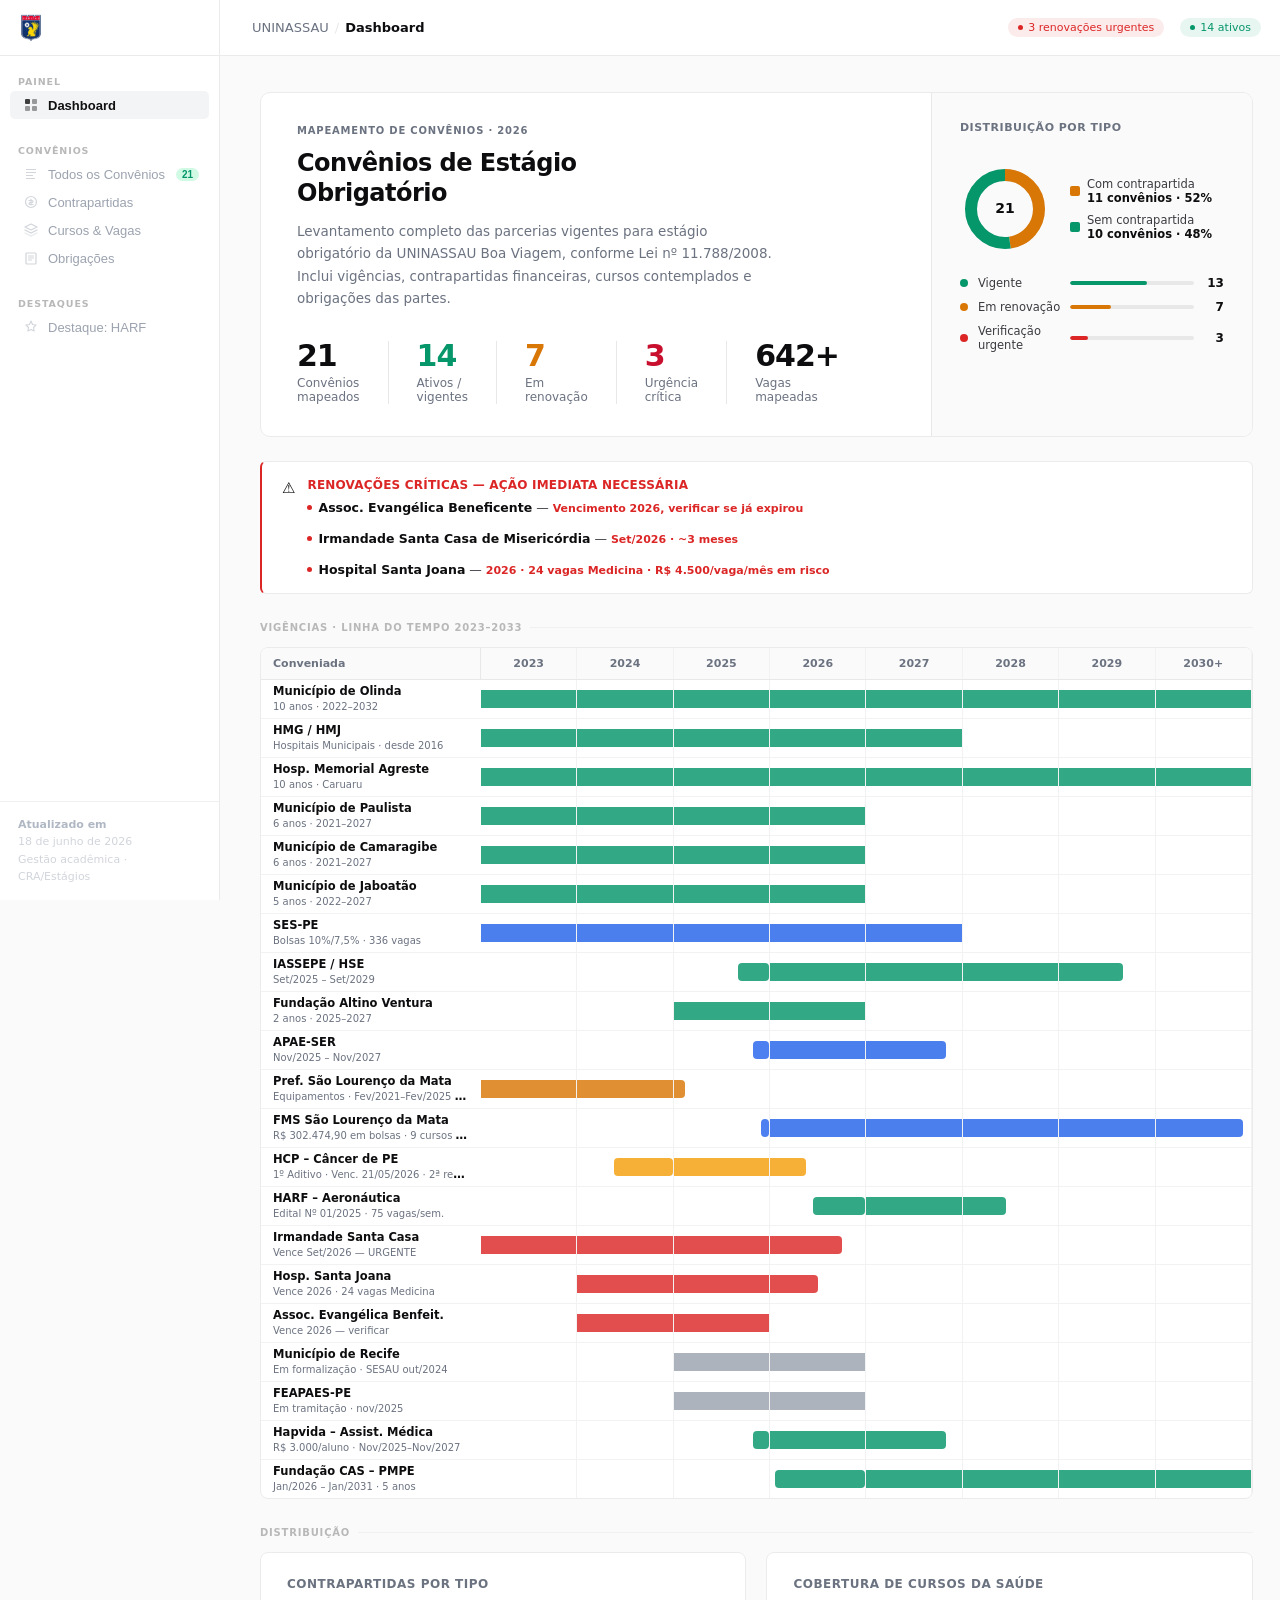
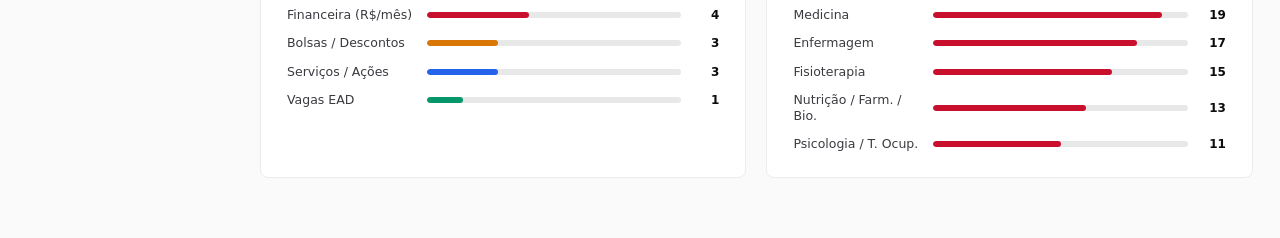
==== convenios_uninassau_minimal.html @ 475ca9fc "feat: integrate convenios module and adjust navigation" ====
<!DOCTYPE html>
<html lang="pt-BR">
<head>
<meta charset="UTF-8">
<meta name="viewport" content="width=device-width, initial-scale=1.0">
<title>Convênios de Estágio · UNINASSAU Boa Viagem</title>
<style>
*, *::before, *::after { box-sizing: border-box; margin: 0; padding: 0; }

:root {
  --red: #C8102E;
  --red-dim: rgba(200,16,46,0.08);
  --red-mid: rgba(200,16,46,0.15);
  --ink: #0D0D0F;
  --ink-2: #3A3A40;
  --ink-3: #6B7280;
  --ink-4: #9CA3AF;
  --surface: #FAFAFA;
  --canvas: #FFFFFF;
  --border: #E5E7EB;
  --border-soft: #F0F0F3;
  --navy: #1A1A2E;
  --green: #059669;
  --green-dim: rgba(5,150,105,0.09);
  --amber: #D97706;
  --amber-dim: rgba(217,119,6,0.09);
  --rose: #DC2626;
  --rose-dim: rgba(220,38,38,0.09);
  --blue: #2563EB;
  --blue-dim: rgba(37,99,235,0.08);
  --sidebar-w: 228px;
  --header-h: 56px;
}

html { font-size: 14px; }
body {
  font-family: -apple-system, BlinkMacSystemFont, 'Inter', 'Segoe UI', system-ui, sans-serif;
  background: var(--surface);
  color: var(--ink);
  display: flex;
  min-height: 100vh;
  -webkit-font-smoothing: antialiased;
}

/* ─── SIDEBAR ─── */
.sidebar {
  width: var(--sidebar-w);
  min-width: var(--sidebar-w);
  background: var(--navy);
  border-right: none;
  display: flex;
  flex-direction: column;
  position: fixed;
  top: 0; left: 0; bottom: 0;
  z-index: 50;
  overflow-y: auto;
}

.sidebar-logo {
  height: var(--header-h);
  display: flex;
  align-items: center;
  padding: 0 14px;
  border-bottom: 1px solid rgba(255,255,255,0.07);
  flex-shrink: 0;
  overflow: hidden;
}

.sidebar-section { padding: 20px 10px 6px; }
.sidebar-label { font-size: 10px; font-weight: 600; color: rgba(255,255,255,0.3); letter-spacing: 0.8px; text-transform: uppercase; padding: 0 8px; margin-bottom: 4px; }

.nav-item {
  display: flex; align-items: center; gap: 9px;
  padding: 7px 10px;
  border-radius: 6px;
  cursor: pointer;
  font-size: 13px;
  font-weight: 500;
  color: rgba(255,255,255,0.55);
  transition: background 0.15s, color 0.15s;
  border: none; background: none; width: 100%; text-align: left;
  border-left: 3px solid transparent;
}
.nav-item:hover { background: rgba(255,255,255,0.06); color: rgba(255,255,255,0.9); }
.nav-item.active { background: rgba(200,16,46,0.18); color: white; font-weight: 600; border-left-color: var(--red); border-radius: 0 6px 6px 0; }
.nav-item .nav-icon {
  width: 16px; height: 16px; flex-shrink: 0;
  opacity: 0.55;
  display: flex; align-items: center; justify-content: center;
}
.nav-item.active .nav-icon { opacity: 1; }
.nav-badge {
  margin-left: auto;
  font-size: 10px; font-weight: 700;
  background: rgba(220,38,38,0.25);
  color: #FF8FA3;
  padding: 1px 6px; border-radius: 10px;
}
.nav-badge.green { background: rgba(5,150,105,0.25); color: #6EE7B7; }

.sidebar-footer {
  margin-top: auto;
  padding: 14px 18px;
  border-top: 1px solid rgba(255,255,255,0.07);
  font-size: 11px; color: rgba(255,255,255,0.28);
  line-height: 1.6;
}
.sidebar-footer strong { color: rgba(255,255,255,0.5); }

/* ─── MAIN SHELL ─── */
.main-shell {
  margin-left: var(--sidebar-w);
  flex: 1;
  display: flex;
  flex-direction: column;
  min-height: 100vh;
}

/* ─── PAGE HEADER ─── */
.page-header {
  height: var(--header-h);
  border-bottom: 1px solid var(--border);
  background: var(--canvas);
  display: flex; align-items: center; justify-content: space-between;
  padding: 0 32px;
  position: sticky; top: 0; z-index: 30;
  box-shadow: 0 1px 8px rgba(0,0,0,0.05);
}
.breadcrumb { display: flex; align-items: center; gap: 6px; font-size: 13px; color: var(--ink-3); }
.breadcrumb .crumb-active { color: var(--ink); font-weight: 600; }
.breadcrumb .sep { color: var(--border); }
.page-meta { font-size: 11.5px; color: var(--ink-4); display: flex; gap: 16px; align-items: center; }
.status-chip {
  display: inline-flex; align-items: center; gap: 5px;
  font-size: 11px; font-weight: 500;
  padding: 3px 10px; border-radius: 20px;
}
.chip-live { background: var(--green-dim); color: var(--green); }
.chip-warn { background: var(--amber-dim); color: var(--amber); }
.chip-alert { background: var(--rose-dim); color: var(--rose); }
.dot { width: 5px; height: 5px; border-radius: 50%; background: currentColor; }

/* ─── PAGE CONTENT ─── */
.page-content { flex: 1; padding: 36px 40px; max-width: 1240px; }
.view { display: none; }
.view.active { display: block; animation: viewFadeIn 0.22s ease both; }
@keyframes viewFadeIn {
  from { opacity: 0; transform: translateY(8px); }
  to   { opacity: 1; transform: translateY(0); }
}

/* ─── DASHBOARD VIEW ─── */

/* Hero */
.hero {
  display: grid;
  grid-template-columns: 1fr 320px;
  gap: 0;
  background: var(--canvas);
  border: 1px solid var(--border);
  border-radius: 12px;
  overflow: hidden;
  margin-bottom: 24px;
  box-shadow: 0 2px 16px rgba(0,0,0,0.05);
}
.hero-left {
  padding: 36px 40px;
  border-right: 1px solid var(--border);
}
.hero-eyebrow {
  font-size: 11px; font-weight: 600; letter-spacing: 0.8px;
  text-transform: uppercase; color: var(--red);
  margin-bottom: 12px;
  display: flex; align-items: center; gap: 8px;
}
.hero-eyebrow::before {
  content: ''; display: block;
  width: 20px; height: 3px; background: var(--red); border-radius: 2px;
}
.hero-title {
  font-size: 28px; font-weight: 700; letter-spacing: -0.5px; line-height: 1.25;
  color: var(--ink); margin-bottom: 12px;
}
.hero-desc { font-size: 13.5px; color: var(--ink-3); line-height: 1.65; max-width: 480px; }

.hero-stats { display: flex; gap: 0; margin-top: 32px; }
.hero-stat {
  padding-right: 28px; margin-right: 28px;
  border-right: 1px solid var(--border);
}
.hero-stat:last-child { border-right: none; }
.hero-stat .n {
  font-size: 34px; font-weight: 800; letter-spacing: -1px;
  color: var(--ink); line-height: 1;
  font-variant-numeric: tabular-nums;
}
.hero-stat .n.red { color: var(--red); }
.hero-stat .n.green { color: var(--green); }
.hero-stat .n.amber { color: var(--amber); }
.hero-stat .l { font-size: 12px; color: var(--ink-3); margin-top: 5px; }

.hero-right {
  padding: 28px 28px;
  background: var(--surface);
  display: flex; flex-direction: column; gap: 18px;
}
.status-ring-label { font-size: 11px; font-weight: 600; color: var(--ink-3); text-transform: uppercase; letter-spacing: 0.5px; margin-bottom: 8px; }

.status-breakdown { display: flex; flex-direction: column; gap: 10px; }
.sb-row {
  display: flex; align-items: center; gap: 10px;
  font-size: 12.5px;
}
.sb-dot { width: 8px; height: 8px; border-radius: 50%; flex-shrink: 0; }
.sb-label { flex: 1; color: var(--ink-2); }
.sb-track { flex: 1.5; height: 4px; background: var(--border); border-radius: 4px; overflow: hidden; }
.sb-fill { height: 100%; border-radius: 4px; }
.sb-num { font-size: 12px; font-weight: 700; color: var(--ink); min-width: 20px; text-align: right; font-variant-numeric: tabular-nums; }

/* SVG donut */
.donut-wrap { display: flex; align-items: center; gap: 20px; margin-top: 4px; }
.donut-legend { display: flex; flex-direction: column; gap: 8px; font-size: 12px; }
.dl-item { display: flex; align-items: center; gap: 7px; }
.dl-swatch { width: 10px; height: 10px; border-radius: 2px; flex-shrink: 0; }

/* ─── URGENCY BAR ─── */
.urgency-bar {
  background: linear-gradient(90deg, rgba(220,38,38,0.06) 0%, var(--canvas) 60%);
  border: 1px solid rgba(220,38,38,0.2);
  border-left: 3px solid var(--rose);
  border-radius: 8px;
  padding: 16px 20px;
  margin-bottom: 24px;
  display: flex; gap: 0; align-items: flex-start;
}
.urgency-icon { font-size: 15px; flex-shrink: 0; margin-right: 12px; margin-top: 1px; }
.urgency-content { flex: 1; }
.urgency-title { font-size: 12px; font-weight: 700; color: var(--rose); letter-spacing: 0.2px; margin-bottom: 8px; text-transform: uppercase; }
.urgency-items { display: flex; gap: 16px; flex-wrap: wrap; }
.urgency-item {
  font-size: 12.5px; color: var(--ink-2);
  display: flex; align-items: center; gap: 6px;
}
.urgency-item::before { content: ''; width: 5px; height: 5px; border-radius: 50%; background: var(--rose); flex-shrink: 0; }
.urgency-item .u-name { font-weight: 600; color: var(--ink); }
.urgency-item .u-date { color: var(--rose); font-size: 11px; font-weight: 600; }

/* ─── SECTION LABEL ─── */
.section-lbl {
  font-size: 11px; font-weight: 600; color: var(--ink-3); text-transform: uppercase; letter-spacing: 0.8px;
  margin-bottom: 14px; margin-top: 28px;
  display: flex; align-items: center; gap: 8px;
}
.section-lbl::after { content: ''; flex: 1; height: 1px; background: var(--border-soft); }

/* ─── TIMELINE / GANTT ─── */
.timeline-wrap {
  background: var(--canvas);
  border: 1px solid var(--border);
  border-radius: 12px;
  transition: box-shadow 0.15s;
  overflow: hidden;
  margin-bottom: 24px;
}
.timeline-header {
  display: grid;
  grid-template-columns: 220px repeat(8,1fr);
  border-bottom: 1px solid var(--border);
  background: var(--surface);
}
.tl-cell { padding: 9px 12px; font-size: 11px; font-weight: 600; color: var(--ink-3); border-right: 1px solid var(--border-soft); text-align: center; }
.tl-cell:first-child { text-align: left; border-right: 1px solid var(--border); }
.timeline-row {
  display: grid;
  grid-template-columns: 220px repeat(8,1fr);
  border-bottom: 1px solid var(--border-soft);
  align-items: center;
  min-height: 38px;
}
.timeline-row:last-child { border-bottom: none; }
.timeline-row:hover { background: var(--surface); }
.tl-name {
  padding: 8px 14px;
  font-size: 12px; font-weight: 500; color: var(--ink);
  border-right: 1px solid var(--border);
  line-height: 1.35;
}
.tl-name small { display: block; font-size: 10px; color: var(--ink-3); font-weight: 400; margin-top: 2px; }
.tl-col { padding: 4px 2px; border-right: 1px solid var(--border-soft); height: 38px; display: flex; align-items: center; }
.tl-col:last-child { border-right: none; }

/* Bar that spans multiple columns */
.tl-bar-wrap {
  grid-column: span 1;
  position: relative;
  height: 100%;
  display: flex; align-items: center;
}

/* The actual Gantt bar rendered inline via style */
.gantt-row-cells { display: contents; }

.gantt-bar {
  height: 20px; border-radius: 4px;
  display: flex; align-items: center; padding: 0 8px;
  font-size: 10px; font-weight: 600; white-space: nowrap;
  overflow: hidden;
  position: relative;
}

/* ─── TWO-COL STATS ROW ─── */
.two-col { display: grid; grid-template-columns: 1fr 1fr; gap: 20px; margin-bottom: 24px; }

.stat-panel {
  background: var(--canvas);
  border: 1px solid var(--border);
  border-radius: 12px;
  padding: 24px 26px;
  transition: box-shadow 0.15s;
}
.stat-panel:hover { box-shadow: 0 2px 12px rgba(0,0,0,0.07); }
.sp-title { font-size: 12px; font-weight: 600; color: var(--ink-3); text-transform: uppercase; letter-spacing: 0.5px; margin-bottom: 16px; }

.distrib-row {
  display: flex; align-items: center; gap: 10px;
  margin-bottom: 12px;
  font-size: 12.5px;
}
.distrib-row:last-child { margin-bottom: 0; }
.dr-label { width: 130px; flex-shrink: 0; color: var(--ink-2); line-height: 1.3; }
.dr-track { flex: 1; height: 6px; background: var(--border); border-radius: 6px; overflow: hidden; }
.dr-fill { height: 100%; border-radius: 6px; }
.dr-val { font-size: 12px; font-weight: 700; color: var(--ink); min-width: 28px; text-align: right; font-variant-numeric: tabular-nums; }

/* ─── CONVENTIONS TABLE VIEW ─── */
.filter-row {
  display: flex; gap: 8px; margin-bottom: 20px; align-items: center; flex-wrap: wrap;
}
.filter-chip {
  padding: 5px 12px; border-radius: 20px; font-size: 12px; font-weight: 500;
  border: 1px solid var(--border); background: var(--canvas); color: var(--ink-2);
  cursor: pointer; transition: all 0.12s; white-space: nowrap;
}
.filter-chip:hover { border-color: var(--ink-3); color: var(--ink); }
.filter-chip.active { background: var(--ink); color: white; border-color: var(--ink); box-shadow: 0 1px 4px rgba(0,0,0,0.18); }
.filter-chip.red.active { background: var(--red); border-color: var(--red); }

.conv-table-wrap {
  background: var(--canvas);
  border: 1px solid var(--border);
  border-radius: 12px;
  overflow: hidden;
  box-shadow: 0 1px 8px rgba(0,0,0,0.04);
}
.conv-table {
  width: 100%; border-collapse: collapse;
  font-size: 13px;
}
.conv-table thead tr {
  border-bottom: 1px solid var(--border);
  background: var(--surface);
}
.conv-table th {
  padding: 10px 16px;
  font-size: 10.5px; font-weight: 600; text-transform: uppercase; letter-spacing: 0.5px;
  color: var(--ink-3); text-align: left; white-space: nowrap;
}
.conv-table td { padding: 12px 16px; border-bottom: 1px solid var(--border-soft); vertical-align: top; }
.conv-table tbody tr:last-child td { border-bottom: none; }
.conv-table tbody tr:hover { background: var(--surface); box-shadow: inset 3px 0 0 var(--red); }

.td-name { font-weight: 600; color: var(--ink); line-height: 1.35; }
.td-sub { font-size: 11px; color: var(--ink-3); margin-top: 2px; }
.td-courses { display: flex; flex-wrap: wrap; gap: 4px; }
.course-tag {
  font-size: 10px; font-weight: 500; padding: 2px 7px; border-radius: 4px;
  background: var(--border-soft); color: var(--ink-2); border: 1px solid var(--border);
  white-space: nowrap;
}
.course-tag.med { background: rgba(200,16,46,0.07); color: var(--red); border-color: rgba(200,16,46,0.2); }
.course-tag.enf { background: var(--blue-dim); color: var(--blue); border-color: rgba(37,99,235,0.2); }

.status-dot-label { display: flex; align-items: center; gap: 7px; font-size: 12px; white-space: nowrap; }
.sdot { width: 7px; height: 7px; border-radius: 50%; flex-shrink: 0; }
.sdot.green { background: var(--green); }
.sdot.amber { background: var(--amber); }
.sdot.rose { background: var(--rose); }
.sdot.blue { background: var(--blue); }

.cp-label { font-size: 12px; }
.cp-label.has { color: var(--amber); font-weight: 600; }
.cp-label.none { color: var(--green); font-weight: 500; }

.date-range { font-size: 12px; color: var(--ink-2); }
.date-range .years { font-size: 10.5px; color: var(--ink-3); margin-top: 2px; }

.urgency-flag {
  display: inline-flex; align-items: center; gap: 5px;
  font-size: 10.5px; font-weight: 600; padding: 2px 8px;
  border-radius: 4px; background: var(--rose-dim); color: var(--rose);
}

/* ─── CONTRAPARTIDAS VIEW ─── */

/* Full-width financial strip */
.cp-strip {
  background: var(--canvas);
  border: 1px solid var(--border);
  border-radius: 12px;
  overflow: hidden;
  margin-bottom: 16px;
  transition: box-shadow 0.15s;
}
.cp-strip:hover { box-shadow: 0 2px 12px rgba(0,0,0,0.06); }
.cp-strip-header {
  display: grid;
  grid-template-columns: 1fr auto;
  align-items: center;
  padding: 18px 24px;
  border-bottom: 1px solid var(--border-soft);
  gap: 20px;
}
.cp-strip-name { font-size: 14px; font-weight: 700; color: var(--ink); }
.cp-strip-name small { font-size: 11px; font-weight: 400; color: var(--ink-3); display: block; margin-top: 3px; }
.cp-value-big {
  font-size: 22px; font-weight: 800; letter-spacing: -0.5px;
  color: var(--ink); font-variant-numeric: tabular-nums; white-space: nowrap;
}
.cp-value-big span { font-size: 11px; font-weight: 500; color: var(--ink-3); display: block; text-align: right; margin-top: 2px; }
.cp-strip-body { display: grid; grid-template-columns: repeat(3,1fr); gap: 0; }
.cp-strip-fact {
  padding: 14px 24px;
  border-right: 1px solid var(--border-soft);
  font-size: 12px;
}
.cp-strip-fact:last-child { border-right: none; }
.csf-label { color: var(--ink-3); margin-bottom: 4px; font-size: 11px; font-weight: 500; }
.csf-val { color: var(--ink); font-weight: 600; line-height: 1.4; }

/* Service contrapartida - two column card */
.cp-duo { display: grid; grid-template-columns: 1fr 1fr; gap: 16px; margin-bottom: 16px; }
.cp-card {
  background: var(--canvas); border: 1px solid var(--border); border-radius: 12px;
  padding: 20px 22px; transition: box-shadow 0.15s;
}
.cp-card:hover { box-shadow: 0 2px 12px rgba(0,0,0,0.06); }
.cp-card-name { font-size: 13px; font-weight: 700; color: var(--ink); margin-bottom: 4px; }
.cp-card-sub { font-size: 11px; color: var(--ink-3); margin-bottom: 14px; }
.cp-card-value { font-size: 18px; font-weight: 800; color: var(--amber); margin-bottom: 12px; font-variant-numeric: tabular-nums; }
.cp-card-value.green { color: var(--green); }
.cp-detail { font-size: 12px; color: var(--ink-2); line-height: 1.55; }
.cp-detail strong { color: var(--ink); }

/* Summary row */
.cp-summary {
  background: var(--navy);
  color: white;
  border-radius: 12px;
  padding: 22px 28px;
  display: grid;
  grid-template-columns: repeat(4,1fr);
  gap: 0;
  margin-bottom: 28px;
}
.cps-item { padding-right: 24px; border-right: 1px solid rgba(255,255,255,0.12); margin-right: 24px; }
.cps-item:last-child { border-right: none; margin-right: 0; padding-right: 0; }
.cps-item .n { font-size: 26px; font-weight: 800; letter-spacing: -0.5px; font-variant-numeric: tabular-nums; }
.cps-item .l { font-size: 11px; color: rgba(255,255,255,0.55); margin-top: 4px; }

/* ─── CURSOS VIEW ─── */
.course-coverage-wrap {
  background: var(--canvas); border: 1px solid var(--border); border-radius: 12px;
  overflow: hidden; margin-bottom: 24px;
}
.course-row {
  display: flex; align-items: center; gap: 12px;
  padding: 12px 20px; border-bottom: 1px solid var(--border-soft);
}
.course-row:last-child { border-bottom: none; }
.course-row:hover { background: var(--surface); }
.cr-name { width: 180px; flex-shrink: 0; font-size: 12.5px; font-weight: 600; color: var(--ink); }
.cr-bar-wrap { flex: 1; }
.cr-bar-bg { height: 8px; background: var(--border); border-radius: 8px; overflow: hidden; }
.cr-bar-fill { height: 100%; border-radius: 8px; background: var(--red); }
.cr-count { width: 60px; text-align: right; font-size: 12px; font-weight: 700; color: var(--ink); font-variant-numeric: tabular-nums; }
.cr-count small { font-weight: 400; color: var(--ink-3); font-size: 10px; }

.course-header-row {
  display: flex; align-items: center; gap: 12px;
  padding: 9px 20px;
  background: var(--surface);
  border-bottom: 1px solid var(--border);
  font-size: 10.5px; font-weight: 600; color: var(--ink-3); text-transform: uppercase; letter-spacing: 0.5px;
}
.chr-name { width: 180px; flex-shrink: 0; }
.chr-bar { flex: 1; }
.chr-count { width: 60px; text-align: right; }

/* ─── HARF FEATURE VIEW ─── */
.harf-hero {
  background: var(--navy);
  border-radius: 12px;
  padding: 36px 40px;
  display: grid;
  grid-template-columns: 1fr 280px;
  gap: 40px;
  margin-bottom: 24px;
  position: relative;
  overflow: hidden;
}
.harf-hero::before {
  content: '';
  position: absolute;
  right: -60px; top: -60px;
  width: 260px; height: 260px;
  border-radius: 50%;
  background: rgba(200,16,46,0.12);
}
.harf-hero-left { position: relative; }
.harf-eyebrow { font-size: 10.5px; font-weight: 600; letter-spacing: 1px; text-transform: uppercase; color: rgba(255,255,255,0.4); margin-bottom: 12px; }
.harf-title { font-size: 24px; font-weight: 700; color: white; letter-spacing: -0.3px; line-height: 1.25; margin-bottom: 8px; }
.harf-subtitle { font-size: 13px; color: rgba(255,255,255,0.5); margin-bottom: 24px; }
.harf-signed { display: inline-flex; align-items: center; gap: 8px; background: rgba(255,255,255,0.08); border-radius: 6px; padding: 8px 14px; font-size: 12px; color: rgba(255,255,255,0.7); }
.harf-signed strong { color: white; }
.harf-hero-right { display: flex; flex-direction: column; gap: 14px; position: relative; justify-content: center; }
.harf-stat { background: rgba(255,255,255,0.06); border-radius: 8px; padding: 14px 18px; }
.harf-stat .hn { font-size: 28px; font-weight: 800; color: white; letter-spacing: -0.5px; font-variant-numeric: tabular-nums; }
.harf-stat .hl { font-size: 11px; color: rgba(255,255,255,0.45); margin-top: 4px; }
.harf-stat.accent { background: rgba(200,16,46,0.25); }
.harf-stat.accent .hn { color: #FF6B8A; }

.harf-grid { display: grid; grid-template-columns: 1fr 1fr 1fr; gap: 16px; margin-bottom: 24px; }
.harf-panel {
  background: var(--canvas); border: 1px solid var(--border); border-radius: 12px;
  padding: 20px 22px; transition: box-shadow 0.15s;
}
.harf-panel:hover { box-shadow: 0 2px 12px rgba(0,0,0,0.07); }
.harf-panel.span2 { grid-column: span 2; }
.harf-panel-title { font-size: 11px; font-weight: 600; color: var(--ink-3); text-transform: uppercase; letter-spacing: 0.5px; margin-bottom: 14px; }

.quota-row { display: flex; justify-content: space-between; align-items: center; margin-bottom: 8px; font-size: 12.5px; }
.quota-row:last-child { margin-bottom: 0; }
.quota-label { color: var(--ink-2); }
.quota-val { font-weight: 700; color: var(--ink); font-variant-numeric: tabular-nums; }
.quota-bar { height: 3px; background: var(--border); border-radius: 3px; margin-top: 4px; overflow: hidden; margin-bottom: 10px; }
.quota-fill { height: 100%; border-radius: 3px; }

.obligation-list { display: flex; flex-direction: column; gap: 8px; }
.obligation-item { display: flex; gap: 10px; font-size: 12.5px; line-height: 1.5; }
.obligation-item::before {
  content: '—'; color: var(--border); flex-shrink: 0;
  margin-top: 1px;
}
.obligation-item .oi-text { color: var(--ink-2); }
.obligation-item .oi-text strong { color: var(--ink); }

.course-tag-list { display: flex; flex-wrap: wrap; gap: 5px; }

/* ─── OBRIGACOES VIEW ─── */
.ob-section { margin-bottom: 28px; }
.ob-section-title {
  font-size: 13px; font-weight: 700; color: var(--ink); margin-bottom: 14px;
  padding-bottom: 10px; border-bottom: 1px solid var(--border);
}
.ob-card {
  background: var(--canvas); border: 1px solid var(--border); border-radius: 10px;
  overflow: hidden; margin-bottom: 12px; transition: box-shadow 0.15s;
}
.ob-card:hover { box-shadow: 0 2px 10px rgba(0,0,0,0.06); }
.ob-card-head {
  padding: 14px 18px; display: flex; justify-content: space-between; align-items: center;
  border-bottom: 1px solid var(--border-soft); background: var(--surface);
}
.ob-card-head .oname { font-size: 13px; font-weight: 700; color: var(--ink); }
.ob-card-body { padding: 14px 18px; }
.ob-list { list-style: none; display: flex; flex-direction: column; gap: 7px; }
.ob-list li { display: flex; gap: 10px; font-size: 12.5px; color: var(--ink-2); line-height: 1.5; }
.ob-list li::before { content: '→'; color: var(--red); flex-shrink: 0; font-weight: 700; margin-top: 1px; }
.ob-list li strong { color: var(--ink); }

/* ─── RESPONSIVE ─── */
@media (max-width: 900px) {
  .sidebar { display: none; }
  .main-shell { margin-left: 0; }
  .page-content { padding: 20px 16px; }
  .hero { grid-template-columns: 1fr; }
  .hero-right { border-top: 1px solid var(--border); border-right: none; }
  .two-col, .cp-duo, .harf-grid { grid-template-columns: 1fr; }
  .harf-hero { grid-template-columns: 1fr; }
  .harf-panel.span2 { grid-column: span 1; }
  .cp-summary { grid-template-columns: 1fr 1fr; gap: 16px; }
  .cps-item { border-right: none; margin-right: 0; padding-right: 0; }
}

@media print {
  .sidebar, .page-header { display: none; }
  .main-shell { margin-left: 0; }
  .view { display: block !important; page-break-before: always; }
}

/* ─── CUSTOM SCROLLBAR ─── */
::-webkit-scrollbar { width: 5px; height: 5px; }
::-webkit-scrollbar-track { background: transparent; }
::-webkit-scrollbar-thumb { background: var(--border); border-radius: 10px; }
::-webkit-scrollbar-thumb:hover { background: var(--ink-4); }
.sidebar::-webkit-scrollbar-thumb { background: rgba(255,255,255,0.12); }
.sidebar::-webkit-scrollbar-thumb:hover { background: rgba(255,255,255,0.22); }

/* ═══════════════════════════════════════════════════════════════
   MINIMAL THEME OVERRIDE — Aplicado sobre o tema padrão
   ═══════════════════════════════════════════════════════════════ */

/* Variáveis redefinidas */
:root {
  --border: #E8E8E8;
  --border-soft: #F2F2F2;
  --surface: #FAFAFA;
  --sidebar-w: 220px;
}

/* ── Sidebar ── */
.sidebar {
  background: #FFFFFF !important;
  border-right: 1px solid #EBEBEB !important;
}
.sidebar-logo {
  border-bottom: 1px solid #EBEBEB !important;
}
.sidebar-label {
  color: #B8B8B8 !important;
  font-size: 9.5px !important;
  letter-spacing: 0.9px !important;
}
.nav-item {
  color: #9CA3AF !important;
  border-left: 3px solid transparent !important;
  border-radius: 5px !important;
  font-weight: 400 !important;
  padding: 6px 10px !important;
}
.nav-item:hover {
  background: #F6F6F6 !important;
  color: #374151 !important;
}
.nav-item.active {
  background: #F3F4F6 !important;
  color: #111111 !important;
  font-weight: 600 !important;
  border-left-color: transparent !important;
  border-radius: 5px !important;
}
.nav-item .nav-icon { opacity: 0.45 !important; }
.nav-item.active .nav-icon { opacity: 0.8 !important; }
.nav-badge {
  background: #FEE2E2 !important;
  color: #DC2626 !important;
}
.nav-badge.green {
  background: #D1FAE5 !important;
  color: #059669 !important;
}
.sidebar-footer {
  color: #D1D5DB !important;
  border-top: 1px solid #F0F0F0 !important;
}
.sidebar-footer strong { color: #B0B8C4 !important; }

/* ── Page header ── */
.page-header {
  box-shadow: none !important;
  border-bottom: 1px solid #EBEBEB !important;
}

/* ── Hero ── */
.hero {
  box-shadow: none !important;
  border-color: #EBEBEB !important;
  border-radius: 10px !important;
}
.hero-left { padding: 32px 36px !important; }
.hero-eyebrow { font-size: 10px !important; color: var(--ink-3) !important; }
.hero-eyebrow::before { display: none !important; }
.hero-title { font-size: 24px !important; font-weight: 700 !important; }
.hero-stat .n { font-size: 30px !important; font-weight: 700 !important; }
.hero-right { background: #FAFAFA !important; }

/* ── Urgency bar ── */
.urgency-bar {
  background: #FFFFFF !important;
  border: 1px solid #EBEBEB !important;
  border-left: 2px solid #DC2626 !important;
  border-radius: 6px !important;
}

/* ── Todas as cards/painéis — flat ── */
.stat-panel,
.cp-card,
.ob-card,
.harf-panel,
.timeline-wrap,
.conv-table-wrap,
.cp-strip,
.course-coverage-wrap {
  box-shadow: none !important;
  border-radius: 8px !important;
  border-color: #EBEBEB !important;
}
.stat-panel:hover,
.cp-card:hover,
.ob-card:hover,
.harf-panel:hover,
.cp-strip:hover {
  box-shadow: none !important;
  border-color: #D8D8D8 !important;
}

/* ── Tabela ── */
.conv-table thead tr { background: #FAFAFA !important; }
.conv-table th { color: #A0A8B0 !important; font-size: 10px !important; }
.conv-table tbody tr:hover {
  background: #FAFAFA !important;
  box-shadow: none !important;
}
.conv-table-wrap { box-shadow: none !important; }

/* ── Filter chips ── */
.filter-chip {
  border-radius: 5px !important;
  border-color: #EBEBEB !important;
  font-size: 11.5px !important;
}
.filter-chip.active {
  box-shadow: none !important;
  background: #111111 !important;
  border-color: #111111 !important;
}

/* ── Section labels ── */
.section-lbl { color: #B8B8B8 !important; font-size: 10px !important; }
.section-lbl::after { background: #F0F0F0 !important; }

/* ── CP summary ── */
.cp-summary { border-radius: 8px !important; }

/* ── HARF hero ── */
.harf-hero { border-radius: 10px !important; }
.harf-stat { background: rgba(255,255,255,0.05) !important; border-radius: 6px !important; }

/* ── Gantt ── */
.timeline-header { background: #FAFAFA !important; }
.timeline-row:hover { background: #FAFAFA !important; }

/* ── ob-card ── */
.ob-card-head { background: #FAFAFA !important; }

/* ── course-header-row ── */
.course-header-row { background: #FAFAFA !important; }

/* ── View animation — mais suave ── */
@keyframes viewFadeIn {
  from { opacity: 0; transform: translateY(4px); }
  to   { opacity: 1; transform: translateY(0); }
}

/* ── Scrollbar ainda mais discreta ── */
::-webkit-scrollbar { width: 4px; height: 4px; }
::-webkit-scrollbar-thumb { background: #E8E8E8; }
::-webkit-scrollbar-thumb:hover { background: #D0D0D0; }
.sidebar::-webkit-scrollbar-thumb { background: #E8E8E8; }

</style>
</head>
<body>

<!-- ═══════════ SIDEBAR ═══════════ -->
<aside class="sidebar">
  <div class="sidebar-logo" style="padding: 0 10px; gap:0; overflow:hidden;">
    <img src="[data-uri]"
         alt="UNINASSAU Boa Viagem"
         style="height:42px; width:auto; object-fit:contain; flex-shrink:0; display:block;" />
  </div>

  <div class="sidebar-section">
    <div class="sidebar-label">Painel</div>
    <button class="nav-item active" onclick="showView('dashboard',this)">
      <span class="nav-icon">
        <svg width="14" height="14" viewBox="0 0 14 14" fill="none"><rect x="1" y="1" width="5" height="5" rx="1" fill="currentColor"/><rect x="8" y="1" width="5" height="5" rx="1" fill="currentColor" opacity="0.5"/><rect x="1" y="8" width="5" height="5" rx="1" fill="currentColor" opacity="0.5"/><rect x="8" y="8" width="5" height="5" rx="1" fill="currentColor" opacity="0.5"/></svg>
      </span>
      Dashboard
    </button>
  </div>

  <div class="sidebar-section">
    <div class="sidebar-label">Convênios</div>
    <button class="nav-item" onclick="showView('todos',this)">
      <span class="nav-icon">
        <svg width="14" height="14" viewBox="0 0 14 14" fill="none"><path d="M2 2h10v1H2V2zm0 3h10v1H2V5zm0 3h7v1H2V8zm0 3h9v1H2v-1z" fill="currentColor"/></svg>
      </span>
      Todos os Convênios
      <span class="nav-badge green">21</span>
    </button>
    <button class="nav-item" onclick="showView('contrapartidas',this)">
      <span class="nav-icon">
        <svg width="14" height="14" viewBox="0 0 14 14" fill="none"><circle cx="7" cy="7" r="5.5" stroke="currentColor" stroke-width="1.2"/><path d="M7 4v6M5 5.5h3a1 1 0 010 2H6a1 1 0 000 2h3" stroke="currentColor" stroke-width="1.1" stroke-linecap="round"/></svg>
      </span>
      Contrapartidas
    </button>
    <button class="nav-item" onclick="showView('cursos',this)">
      <span class="nav-icon">
        <svg width="14" height="14" viewBox="0 0 14 14" fill="none"><path d="M7 1L1 4l6 3 6-3-6-3z" stroke="currentColor" stroke-width="1.2" stroke-linejoin="round"/><path d="M1 7l6 3 6-3" stroke="currentColor" stroke-width="1.2" stroke-linecap="round"/><path d="M1 10l6 3 6-3" stroke="currentColor" stroke-width="1.2" stroke-linecap="round" opacity="0.5"/></svg>
      </span>
      Cursos &amp; Vagas
    </button>
    <button class="nav-item" onclick="showView('obrigacoes',this)">
      <span class="nav-icon">
        <svg width="14" height="14" viewBox="0 0 14 14" fill="none"><path d="M3 2h8a1 1 0 011 1v9a1 1 0 01-1 1H3a1 1 0 01-1-1V3a1 1 0 011-1z" stroke="currentColor" stroke-width="1.2"/><path d="M4.5 5h5M4.5 7h5M4.5 9h3" stroke="currentColor" stroke-width="1.1" stroke-linecap="round"/></svg>
      </span>
      Obrigações
    </button>
  </div>

  <div class="sidebar-section">
    <div class="sidebar-label">Destaques</div>
    <button class="nav-item" onclick="showView('harf',this)">
      <span class="nav-icon">
        <svg width="14" height="14" viewBox="0 0 14 14" fill="none"><path d="M7 1l1.5 3.5 3.5.5-2.5 2.5.6 3.5L7 9.5 3.9 11l.6-3.5L2 5l3.5-.5L7 1z" stroke="currentColor" stroke-width="1.1" stroke-linejoin="round"/></svg>
      </span>
      Destaque: HARF
    </button>
  </div>

  <div class="sidebar-footer">
    <strong>Atualizado em</strong><br>
    18 de junho de 2026<br>
    Gestão acadêmica · CRA/Estágios
  </div>
</aside>

<!-- ═══════════ MAIN SHELL ═══════════ -->
<div class="main-shell">

  <!-- PAGE HEADER -->
  <header class="page-header">
    <div class="breadcrumb">
      <span>UNINASSAU</span>
      <span class="sep">/</span>
      <span class="crumb-active" id="breadcrumb-label">Dashboard</span>
    </div>
    <div class="page-meta">
      <span class="status-chip chip-alert"><span class="dot"></span> 3 renovações urgentes</span>
      <span class="status-chip chip-live"><span class="dot"></span> 14 ativos</span>
    </div>
  </header>

  <!-- PAGE CONTENT -->
  <div class="page-content">

    <!-- ═══════════════════════ DASHBOARD ═══════════════════════ -->
    <div class="view active" id="view-dashboard">

      <div class="hero">
        <div class="hero-left">
          <div class="hero-eyebrow">Mapeamento de Convênios · 2026</div>
          <div class="hero-title">Convênios de Estágio<br>Obrigatório</div>
          <div class="hero-desc">Levantamento completo das parcerias vigentes para estágio obrigatório da UNINASSAU Boa Viagem, conforme Lei nº 11.788/2008. Inclui vigências, contrapartidas financeiras, cursos contemplados e obrigações das partes.</div>
          <div class="hero-stats">
            <div class="hero-stat">
              <div class="n">21</div>
              <div class="l">Convênios mapeados</div>
            </div>
            <div class="hero-stat">
              <div class="n green" id="kpi-vigente">13</div>
              <div class="l">Ativos / vigentes</div>
            </div>
            <div class="hero-stat">
              <div class="n amber" id="kpi-renovar">7</div>
              <div class="l">Em renovação</div>
            </div>
            <div class="hero-stat">
              <div class="n red" id="kpi-urgente">3</div>
              <div class="l">Urgência crítica</div>
            </div>
            <div class="hero-stat">
              <div class="n" style="font-size:26px">642+</div>
              <div class="l">Vagas mapeadas</div>
            </div>
          </div>
        </div>
        <div class="hero-right">
          <div class="status-ring-label">Distribuição por tipo</div>
          <div class="donut-wrap">
            <svg width="90" height="90" viewBox="0 0 90 90">
              <!-- donut: 48% amber=cp(10), 52% green=nocp(11) -->
              <circle cx="45" cy="45" r="34" fill="none" stroke="#E5E7EB" stroke-width="12"/>
              <!-- amber 52% = 213.7deg -->
              <circle cx="45" cy="45" r="34" fill="none" stroke="#D97706" stroke-width="12"
                stroke-dasharray="101.7 427.3" stroke-dashoffset="0" stroke-linecap="butt" transform="rotate(-90 45 45)"/>
              <!-- green 48% = 197.8deg -->
              <circle cx="45" cy="45" r="34" fill="none" stroke="#059669" stroke-width="12"
                stroke-dasharray="0 101.7 111.9 427.3" stroke-dashoffset="0" stroke-linecap="butt" transform="rotate(-90 45 45)"/>
              <text x="45" y="49" text-anchor="middle" font-size="14" font-weight="700" fill="#0D0D0F" font-family="system-ui">21</text>
            </svg>
            <div class="donut-legend">
              <div class="dl-item"><div class="dl-swatch" style="background:var(--amber)"></div><span style="font-size:11.5px;color:var(--ink-2)">Com contrapartida<br><strong style="color:var(--ink)">11 convênios · 52%</strong></span></div>
              <div class="dl-item"><div class="dl-swatch" style="background:var(--green)"></div><span style="font-size:11.5px;color:var(--ink-2)">Sem contrapartida<br><strong style="color:var(--ink)">10 convênios · 48%</strong></span></div>
            </div>
          </div>
          <div class="status-breakdown" style="margin-top:4px">
            <div class="sb-row">
              <div class="sb-dot" style="background:var(--green)"></div>
              <div class="sb-label" style="font-size:11.5px">Vigente</div>
              <div class="sb-track"><div class="sb-fill" style="width:62%;background:var(--green)"></div></div>
              <div class="sb-num">13</div>
            </div>
            <div class="sb-row">
              <div class="sb-dot" style="background:var(--amber)"></div>
              <div class="sb-label" style="font-size:11.5px">Em renovação</div>
              <div class="sb-track"><div class="sb-fill" style="width:33%;background:var(--amber)"></div></div>
              <div class="sb-num">7</div>
            </div>
            <div class="sb-row">
              <div class="sb-dot" style="background:var(--rose)"></div>
              <div class="sb-label" style="font-size:11.5px">Verificação urgente</div>
              <div class="sb-track"><div class="sb-fill" style="width:14%;background:var(--rose)"></div></div>
              <div class="sb-num">3</div>
            </div>
          </div>
        </div>
      </div>

      <!-- URGENCY -->
      <div class="urgency-bar">
        <div class="urgency-icon">⚠</div>
        <div class="urgency-content">
          <div class="urgency-title">Renovações críticas — ação imediata necessária</div>
          <div class="urgency-items">
            <div class="urgency-item">
              <span><span class="u-name">Assoc. Evangélica Beneficente</span> — <span class="u-date">Vencimento 2026, verificar se já expirou</span></span>
            </div>
            <div class="urgency-item">
              <span><span class="u-name">Irmandade Santa Casa de Misericórdia</span> — <span class="u-date">Set/2026 · ~3 meses</span></span>
            </div>
            <div class="urgency-item">
              <span><span class="u-name">Hospital Santa Joana</span> — <span class="u-date">2026 · 24 vagas Medicina · R$ 4.500/vaga/mês em risco</span></span>
            </div>
          </div>
        </div>
      </div>

      <!-- TIMELINE -->
      <div class="section-lbl">Vigências · Linha do Tempo 2023–2033</div>
      <div class="timeline-wrap">
        <div class="timeline-header">
          <div class="tl-cell">Conveniada</div>
          <div class="tl-cell">2023</div>
          <div class="tl-cell">2024</div>
          <div class="tl-cell">2025</div>
          <div class="tl-cell">2026</div>
          <div class="tl-cell">2027</div>
          <div class="tl-cell">2028</div>
          <div class="tl-cell">2029</div>
          <div class="tl-cell">2030+</div>
        </div>

        <!-- Each row: name + inline grid with a bar using col-start/span via JS -->
        <div id="gantt-body"></div>
      </div>

      <!-- DISTRIBUTION -->
      <div class="section-lbl">Distribuição</div>
      <div class="two-col">
        <div class="stat-panel">
          <div class="sp-title">Contrapartidas por tipo</div>
          <div class="distrib-row">
            <div class="dr-label">Financeira (R$/mês)</div>
            <div class="dr-track"><div class="dr-fill" style="width:40%;background:var(--red)"></div></div>
            <div class="dr-val">4</div>
          </div>
          <div class="distrib-row">
            <div class="dr-label">Bolsas / Descontos</div>
            <div class="dr-track"><div class="dr-fill" style="width:28%;background:var(--amber)"></div></div>
            <div class="dr-val">3</div>
          </div>
          <div class="distrib-row">
            <div class="dr-label">Serviços / Ações</div>
            <div class="dr-track"><div class="dr-fill" style="width:28%;background:var(--blue)"></div></div>
            <div class="dr-val">3</div>
          </div>
          <div class="distrib-row">
            <div class="dr-label">Vagas EAD</div>
            <div class="dr-track"><div class="dr-fill" style="width:14%;background:var(--green)"></div></div>
            <div class="dr-val">1</div>
          </div>
        </div>
        <div class="stat-panel">
          <div class="sp-title">Cobertura de cursos da saúde</div>
          <div class="distrib-row">
            <div class="dr-label">Medicina</div>
            <div class="dr-track"><div class="dr-fill" style="width:90%;background:var(--red)"></div></div>
            <div class="dr-val">19</div>
          </div>
          <div class="distrib-row">
            <div class="dr-label">Enfermagem</div>
            <div class="dr-track"><div class="dr-fill" style="width:80%;background:var(--red)"></div></div>
            <div class="dr-val">17</div>
          </div>
          <div class="distrib-row">
            <div class="dr-label">Fisioterapia</div>
            <div class="dr-track"><div class="dr-fill" style="width:70%;background:var(--red)"></div></div>
            <div class="dr-val">15</div>
          </div>
          <div class="distrib-row">
            <div class="dr-label">Nutrição / Farm. / Bio.</div>
            <div class="dr-track"><div class="dr-fill" style="width:60%;background:var(--red)"></div></div>
            <div class="dr-val">13</div>
          </div>
          <div class="distrib-row">
            <div class="dr-label">Psicologia / T. Ocup.</div>
            <div class="dr-track"><div class="dr-fill" style="width:50%;background:var(--red)"></div></div>
            <div class="dr-val">11</div>
          </div>
        </div>
      </div>

    </div><!-- /dashboard -->

    <!-- ═══════════════════════ TODOS OS CONVÊNIOS ═══════════════════════ -->
    <div class="view" id="view-todos">

      <div class="filter-row">
        <span style="font-size:12px;color:var(--ink-3);margin-right:4px">Filtrar:</span>
        <button class="filter-chip active" onclick="filterTable('all',this)">Todos (21)</button>
        <button class="filter-chip" onclick="filterTable('vigente',this)">Vigente (14)</button>
        <button class="filter-chip" onclick="filterTable('renovar',this)">Em renovação (5)</button>
        <button class="filter-chip red" onclick="filterTable('urgente',this)">Urgente (3)</button>
        <button class="filter-chip" onclick="filterTable('cp',this)">Com contrapartida</button>
        <button class="filter-chip" onclick="filterTable('nocp',this)">Sem contrapartida</button>
      </div>

      <div class="conv-table-wrap">
        <table class="conv-table" id="conv-table">
          <thead>
            <tr>
              <th>Conveniada / Instituição</th>
              <th>Status</th>
              <th>Vigência</th>
              <th>Cursos</th>
              <th>Vagas</th>
              <th>Contrapartida</th>
            </tr>
          </thead>
          <tbody id="conv-tbody">

            <tr data-status="vigente" data-cp="nocp">
              <td><div class="td-name">Hospital de Aeronáutica de Recife – HARF</div><div class="td-sub">Edital Nº 01/2025 · Chamado 16.627.199 · Comando da Aeronáutica</div></td>
              <td><div class="status-dot-label"><span class="sdot green"></span>Vigente</div></td>
              <td><div class="date-range">12/06/2026 – 12/06/2028<div class="years">2 anos · recém-assinado</div></div></td>
              <td><div class="td-courses"><span class="course-tag med">Medicina</span><span class="course-tag enf">Enfermagem</span><span class="course-tag">Fisioterapia</span><span class="course-tag">+10</span></div></td>
              <td>75/sem.</td>
              <td><span class="cp-label none">Sem contrapartida</span></td>
            </tr>

            <tr data-status="vigente" data-cp="cp">
              <td><div class="td-name">Fundação CAS – PMPE</div><div class="td-sub">Cooperação Técnica · CNPJ 32.982.258/0001-49</div></td>
              <td><div class="status-dot-label"><span class="sdot green"></span>Vigente</div></td>
              <td><div class="date-range">Jan/2026 – Jan/2031<div class="years">5 anos</div></div></td>
              <td><div class="td-courses"><span class="course-tag med">Medicina</span><span class="course-tag enf">Enfermagem</span><span class="course-tag">Odontologia</span><span class="course-tag">+8</span></div></td>
              <td>186+ (Med.)</td>
              <td><span class="cp-label has">Desconto 60% mensalidades</span></td>
            </tr>

                        <tr data-status="renovar" data-cp="cp">
              <td><div class="td-name">Prefeitura Municipal de São Lourenço da Mata</div><div class="td-sub">CNPJ 11.251.832/0001-05 · Vinicius Labanca (Prefeito) · Convênio assinado 22/02/2021 · Vigência encerrada Fev/2025</div></td>
              <td><div class="status-dot-label"><span class="sdot amber"></span>Renovar</div></td>
              <td><div class="date-range" style="color:var(--amber)">Fev/2021 – Fev/2025<div class="years" style="color:var(--amber)">Vencido</div></div></td>
              <td><div class="td-courses"><span class="course-tag med">Medicina</span><span class="course-tag enf">Enfermagem</span><span class="course-tag">+8</span></div></td>
              <td>A definir</td>
              <td><span class="cp-label has">Equipamentos (100 esf. + 25 comp.)</span></td>
            </tr>
<tr data-status="vigente" data-cp="cp">
              <td><div class="td-name">Fundo Municipal de Saúde – São Lourenço da Mata</div><div class="td-sub">CNPJ 12.257.765/0001-90 · Otaviano Eduardo Souza (Sec. Municipal de Saúde) · Convênio assinado 16/12/2025 · Chamado 16.356.936</div></td>
              <td><div class="status-dot-label"><span class="sdot green"></span>Vigente</div></td>
              <td><div class="date-range">Dez/2025 – Dez/2030<div class="years">5 anos</div></div></td>
              <td><div class="td-courses"><span class="course-tag med">Medicina</span><span class="course-tag enf">Enfermagem</span><span class="course-tag">+7</span></div></td>
              <td>176 vagas</td>
              <td><span class="cp-label has">R$ 302.474,90 em bolsas</span></td>
            </tr>

            <tr data-status="renovar" data-cp="cp">
              <td><div class="td-name">Hospital de Câncer de Pernambuco – HCP/SPCC<span class="urgency-flag" style="margin-left:8px">Vencido</span></div><div class="td-sub">CNPJ 10.894.988/0001-33 · Sidney Batista Neves (Sup. Geral) · 1º Aditivo assinado 19/01/2026 · R$ 36.242,46/mês</div></td>
              <td><div class="status-dot-label"><span class="sdot amber"></span>Em renovação</div></td>
              <td><div class="date-range">21/05/2024 – 21/05/2026<div class="years">Vencido · 2ª renovação em curso</div></div></td>
              <td><div class="td-courses"><span class="course-tag">Medicina</span><span class="course-tag">Multiprofissional</span><span class="course-tag">18+ vagas</span></div></td>
              <td>18+ vagas</td>
              <td><span class="cp-label has">R$ 36.242,46/mês</span></td>
            </tr>

            <tr data-status="vigente" data-cp="cp">
              <td><div class="td-name">IASSEPE / Hospital dos Servidores do Estado – HSE</div><div class="td-sub">Instituto de Atenção à Saúde</div></td>
              <td><div class="status-dot-label"><span class="sdot green"></span>Vigente</div></td>
              <td><div class="date-range">Set/2025 – Set/2029<div class="years">4 anos</div></div></td>
              <td><div class="td-courses"><span class="course-tag med">Medicina</span><span class="course-tag enf">Enfermagem</span><span class="course-tag">+6</span></div></td>
              <td>A definir</td>
              <td><span class="cp-label has">Cursos + descontos</span></td>
            </tr>

            <tr data-status="urgente renovar" data-cp="cp">
              <td><div class="td-name">Irmandade da Santa Casa de Misericórdia de PE<span class="urgency-flag" style="margin-left:8px">Urgente</span></div><div class="td-sub">R$ 1.478–1.700/vaga · Prazo iminente</div></td>
              <td><div class="status-dot-label"><span class="sdot rose"></span>Urgente</div></td>
              <td><div class="date-range" style="color:var(--rose)">Vence Set/2026<div class="years" style="color:var(--rose)">~3 meses restantes</div></div></td>
              <td><div class="td-courses"><span class="course-tag med">Medicina</span><span class="course-tag enf">Enfermagem</span><span class="course-tag">+outros</span></div></td>
              <td>A confirmar</td>
              <td><span class="cp-label has">R$ 1.478–1.700/vaga</span></td>
            </tr>

            <tr data-status="urgente renovar" data-cp="cp">
              <td><div class="td-name">Hospital Santa Joana<span class="urgency-flag" style="margin-left:8px">Urgente</span></div><div class="td-sub">R$ 4.500/vaga · Vence 2026</div></td>
              <td><div class="status-dot-label"><span class="sdot rose"></span>Urgente</div></td>
              <td><div class="date-range" style="color:var(--rose)">2024 – 2026<div class="years" style="color:var(--rose)">Meses restantes</div></div></td>
              <td><div class="td-courses"><span class="course-tag med">Medicina</span></div></td>
              <td>A confirmar</td>
              <td><span class="cp-label has">R$ 4.500/vaga + EAD</span></td>
            </tr>

            <tr data-status="urgente" data-cp="nocp">
              <td><div class="td-name">Associação Evangélica Beneficente<span class="urgency-flag" style="margin-left:8px">Verificar</span></div><div class="td-sub">Possível vencimento em 2026 – status a confirmar</div></td>
              <td><div class="status-dot-label"><span class="sdot rose"></span>Verificar</div></td>
              <td><div class="date-range">2019 – 2026 (est.)<div class="years">Possível expiração</div></div></td>
              <td><div class="td-courses"><span class="course-tag med">Medicina</span></div></td>
              <td>—</td>
              <td><span class="cp-label none">Sem contrapartida</span></td>
            </tr>

            <tr data-status="vigente" data-cp="cp">
              <td><div class="td-name">Hapvida – Assistência Médica</div><div class="td-sub">Convênio de saúde / estágio</div></td>
              <td><div class="status-dot-label"><span class="sdot green"></span>Vigente</div></td>
              <td><div class="date-range">Nov/2025 – Nov/2027<div class="years">2 anos</div></div></td>
              <td><div class="td-courses"><span class="course-tag med">Medicina</span><span class="course-tag enf">Enfermagem</span></div></td>
              <td>A definir</td>
              <td><span class="cp-label has">R$ 3.000/aluno · Medicina</span></td>
            </tr>

            <tr data-status="vigente" data-cp="cp">
              <td><div class="td-name">APAE-SER – Associação de Pais e Amigos</div><div class="td-sub">SER Educacional · Minuta vigente</div></td>
              <td><div class="status-dot-label"><span class="sdot green"></span>Vigente</div></td>
              <td><div class="date-range">Nov/2025 – Nov/2027<div class="years">2 anos</div></div></td>
              <td><div class="td-courses"><span class="course-tag">Fisioterapia</span><span class="course-tag">T. Ocupacional</span><span class="course-tag">Fonoaudiologia</span></div></td>
              <td>A definir</td>
              <td><span class="cp-label has">R$ 2.000/mês + eventos</span></td>
            </tr>

            <tr data-status="vigente" data-cp="cp">
              <td><div class="td-name">Secretaria Estadual de Saúde – SES-PE</div><div class="td-sub">336 vagas mapeadas · Bolsas integrais a servidores</div></td>
              <td><div class="status-dot-label"><span class="sdot green"></span>Vigente</div></td>
              <td><div class="date-range">Jul/2023 – Jul/2028<div class="years">5 anos</div></div></td>
              <td><div class="td-courses"><span class="course-tag med">Medicina</span><span class="course-tag enf">Enfermagem</span><span class="course-tag">Fisioterapia</span><span class="course-tag">Biomedicina</span><span class="course-tag">+4</span></div></td>
              <td>336 vagas</td>
              <td><span class="cp-label has">Bolsas 10% / 7,5%</span></td>
            </tr>

            <tr data-status="vigente" data-cp="nocp">
              <td><div class="td-name">Município de Paulista – Secretaria de Saúde</div><div class="td-sub">Prefeitura Municipal de Paulista</div></td>
              <td><div class="status-dot-label"><span class="sdot green"></span>Vigente</div></td>
              <td><div class="date-range">2021 – 2027 (est.)<div class="years">6 anos</div></div></td>
              <td><div class="td-courses"><span class="course-tag med">Medicina</span><span class="course-tag enf">Enfermagem</span></div></td>
              <td>—</td>
              <td><span class="cp-label none">Sem contrapartida</span></td>
            </tr>

            <tr data-status="vigente" data-cp="nocp">
              <td><div class="td-name">Município de Camaragibe – Secretaria de Saúde</div></td>
              <td><div class="status-dot-label"><span class="sdot green"></span>Vigente</div></td>
              <td><div class="date-range">2021 – 2027 (est.)<div class="years">6 anos</div></div></td>
              <td><div class="td-courses"><span class="course-tag med">Medicina</span><span class="course-tag enf">Enfermagem</span></div></td>
              <td>—</td>
              <td><span class="cp-label none">Sem contrapartida</span></td>
            </tr>

            <tr data-status="vigente" data-cp="nocp">
              <td><div class="td-name">Município de Jaboatão dos Guararapes</div><div class="td-sub">Fundo Municipal de Saúde</div></td>
              <td><div class="status-dot-label"><span class="sdot green"></span>Vigente</div></td>
              <td><div class="date-range">2022 – 2027 (est.)<div class="years">5 anos</div></div></td>
              <td><div class="td-courses"><span class="course-tag med">Medicina</span><span class="course-tag enf">Enfermagem</span></div></td>
              <td>—</td>
              <td><span class="cp-label none">Sem contrapartida</span></td>
            </tr>

            <tr data-status="vigente" data-cp="nocp">
              <td><div class="td-name">Município de Olinda – Secretaria de Saúde</div></td>
              <td><div class="status-dot-label"><span class="sdot green"></span>Vigente</div></td>
              <td><div class="date-range">2022 – 2032<div class="years">10 anos</div></div></td>
              <td><div class="td-courses"><span class="course-tag med">Medicina</span><span class="course-tag enf">Enfermagem</span></div></td>
              <td>—</td>
              <td><span class="cp-label none">Sem contrapartida</span></td>
            </tr>

            <tr data-status="renovar" data-cp="nocp">
              <td><div class="td-name">Município de Recife – Secretaria de Saúde</div><div class="td-sub">SESAU Declaração out/2024 · Medicina, Nutrição e Psicologia</div></td>
              <td><div class="status-dot-label"><span class="sdot blue"></span>Formalização</div></td>
              <td><div class="date-range">A confirmar</div></td>
              <td><div class="td-courses"><span class="course-tag med">Medicina</span><span class="course-tag">Nutrição</span><span class="course-tag">Psicologia</span></div></td>
              <td>—</td>
              <td><span class="cp-label none">Sem contrapartida</span></td>
            </tr>

            <tr data-status="vigente" data-cp="nocp">
              <td><div class="td-name">Fundação Altino Ventura – Oftalmologia</div></td>
              <td><div class="status-dot-label"><span class="sdot green"></span>Vigente</div></td>
              <td><div class="date-range">2025 – 2027 (est.)<div class="years">2 anos</div></div></td>
              <td><div class="td-courses"><span class="course-tag med">Medicina</span><span class="course-tag enf">Enfermagem</span></div></td>
              <td>—</td>
              <td><span class="cp-label none">Sem contrapartida</span></td>
            </tr>

            <tr data-status="vigente" data-cp="nocp">
              <td><div class="td-name">HMG e HMJ – Hospitais Maternidade</div><div class="td-sub">Hospitais Municipais de Goiana e Jaboatão</div></td>
              <td><div class="status-dot-label"><span class="sdot green"></span>Vigente</div></td>
              <td><div class="date-range">desde 2016 – ~2028<div class="years">Convênio longo prazo</div></div></td>
              <td><div class="td-courses"><span class="course-tag med">Medicina</span><span class="course-tag enf">Enfermagem</span></div></td>
              <td>—</td>
              <td><span class="cp-label none">Sem contrapartida</span></td>
            </tr>

            <tr data-status="vigente" data-cp="nocp">
              <td><div class="td-name">Hospital Memorial do Agreste</div><div class="td-sub">Caruaru-PE</div></td>
              <td><div class="status-dot-label"><span class="sdot green"></span>Vigente</div></td>
              <td><div class="date-range">2023 – 2033<div class="years">10 anos</div></div></td>
              <td><div class="td-courses"><span class="course-tag med">Medicina</span><span class="course-tag enf">Enfermagem</span></div></td>
              <td>—</td>
              <td><span class="cp-label none">Sem contrapartida</span></td>
            </tr>

            <tr data-status="renovar" data-cp="cp">
              <td><div class="td-name">FCAS – Fundação de Apoio ao CAS</div><div class="td-sub">Carta de intenção nov/2025 – em tramitação</div></td>
              <td><div class="status-dot-label"><span class="sdot amber"></span>Em renovação</div></td>
              <td><div class="date-range">Em tramitação</div></td>
              <td><div class="td-courses"><span class="course-tag med">Medicina</span><span class="course-tag">+outros</span></div></td>
              <td>186+ vagas</td>
              <td><span class="cp-label has">Vagas + descontos</span></td>
            </tr>

            <tr data-status="renovar" data-cp="nocp">
              <td><div class="td-name">FEAPAES-PE – Fed. das APAEs de Pernambuco</div><div class="td-sub">CNPJ 01.156.276/0001-26 · Caruaru-PE · Dr. Gilvan Florêncio</div></td>
              <td><div class="status-dot-label"><span class="sdot amber"></span>Em renovação</div></td>
              <td><div class="date-range">Em tramitação</div></td>
              <td><div class="td-courses"><span class="course-tag">Fisioterapia</span><span class="course-tag">T. Ocupacional</span><span class="course-tag">Fonoaudiologia</span></div></td>
              <td>—</td>
              <td><span class="cp-label none">Sem contrapartida</span></td>
            </tr>

          </tbody>
        </table>
      </div>
    </div>

    <!-- ═══════════════════════ CONTRAPARTIDAS ═══════════════════════ -->
    <div class="view" id="view-contrapartidas">

      <div class="cp-summary">
        <div class="cps-item">
          <div class="n" style="color:#FF9F44">R$ 36k<span style="font-size:14px">/mês</span></div>
          <div class="l">Maior contrapartida · HCP</div>
        </div>
        <div class="cps-item">
          <div class="n" style="color:white">10</div>
          <div class="l">Convênios com contrapartida</div>
        </div>
        <div class="cps-item">
          <div class="n" style="color:#86EFAC">R$ 2k</div>
          <div class="l">Contrapartida mensal · APAE-SER</div>
        </div>
        <div class="cps-item">
          <div class="n" style="color:white">60%</div>
          <div class="l">Desconto CAS/FCAS (mensalidade)</div>
        </div>
      </div>

      <div class="section-lbl">Contrapartidas Financeiras Diretas</div>

      <!-- HCP - maior valor -->
      <div class="cp-strip">
        <div class="cp-strip-header">
          <div>
            <div class="cp-strip-name">Hospital de Câncer de Pernambuco – HCP / SPCC</div>
            <div class="cp-strip-name"><small>Av. Cruz Cabugá, 1597, Santo Amaro · CNPJ 10.894.988/0001-33 · Sup. Geral: Sidney Batista Neves</small></div>
          </div>
          <div class="cp-value-big">R$ 36.242,46<span>por mês · R$ 434.909,52/ano</span></div>
        </div>
        <div class="cp-strip-body">
          <div class="cp-strip-fact">
            <div class="csf-label">Vagas · 1º Termo Aditivo (19/01/2026)</div>
            <div class="csf-val">Medicina: 18 vagas · R$ 1.487,17/vaga/mês = R$ 26.769,06 · Multiprofissional: R$ 9.473,40/mês (Anexo II do Aditivo)</div>
          </div>
          <div class="cp-strip-fact">
            <div class="csf-label">Remuneração atualizada · Dados bancários</div>
            <div class="csf-val">R$ 36.242,46/mês total · Efeito retroativo ago/2025 · Banco Itaú · Ag. 9249 · CC 32065-7</div>
          </div>
          <div class="cp-strip-fact">
            <div class="csf-label">Vigência · Status</div>
            <div class="csf-val"><span class="status-dot-label"><span class="sdot amber"></span>Vencido em 21/05/2026 · 1º Aditivo assinado 19/01/2026 · 2ª renovação em andamento</span></div>
          </div>
        </div>
      </div>

      <!-- Santa Casa + Santa Joana - duo -->
      <div class="cp-duo">
        <div class="cp-card">
          <div class="cp-card-name">Irmandade Santa Casa de Misericórdia de PE</div>
          <div class="cp-card-sub">Vence Set/2026 · Ação urgente necessária</div>
          <div class="cp-card-value">R$ 1.478 – R$ 1.700</div>
          <div class="cp-detail"><strong>Por vaga/mês.</strong> Valor varia por curso e nível de complexidade do campo de estágio. Contrapartida financeira direta paga pela IES ao hospital conveniado.</div>
        </div>
        <div class="cp-card">
          <div class="cp-card-name">Hospital Santa Joana</div>
          <div class="cp-card-sub">Vence 2026 · Renovação crítica · 24 vagas mapeadas</div>
          <div class="cp-card-value">R$ 4.500<span style="font-size:11px;font-weight:500;color:var(--ink-3)">/vaga/mês</span></div>
          <div class="cp-detail">
            <strong>24 vagas de Medicina</strong> por especialidade:<br>
            Clínica Médica 6 · Pediatria 6 · UTI 6 · Cirurgia Geral 4 · Urgência/Emergência 2<br><br>
            Convênio inclui acesso à plataforma <strong>UPTODATE</strong>, espaço no <strong>ISEP</strong> e <strong>vagas EAD</strong> para funcionários como contrapartida adicional.
          </div>
        </div>
      </div>

      <!-- APAE-SER -->
      <div class="cp-strip" style="margin-bottom:28px">
        <div class="cp-strip-header">
          <div>
            <div class="cp-strip-name">APAE-SER – Associação de Pais e Amigos dos Excepcionais</div>
            <div class="cp-strip-name"><small>Minuta vigente · Nov/2025 – Nov/2027</small></div>
          </div>
          <div class="cp-value-big">R$ 2.000<span>por mês</span></div>
        </div>
        <div class="cp-strip-body">
          <div class="cp-strip-fact">
            <div class="csf-label">Cursos beneficiados</div>
            <div class="csf-val">Fisioterapia, Terapia Ocupacional, Fonoaudiologia, Serviço Social</div>
          </div>
          <div class="cp-strip-fact">
            <div class="csf-label">Obrigações adicionais</div>
            <div class="csf-val">Palestras, capacitações e eventos educativos para equipe da APAE</div>
          </div>
          <div class="cp-strip-fact">
            <div class="csf-label">Status</div>
            <div class="csf-val"><span class="status-dot-label"><span class="sdot green"></span>Vigente até Nov/2027</span></div>
          </div>
        </div>
      </div>

      <div class="section-lbl">Contrapartidas em Bolsas e Descontos Acadêmicos</div>

      <div class="cp-duo">
        <div class="cp-card">
          <div class="cp-card-name">Fundação CAS – PMPE</div>
          <div class="cp-card-sub">5 anos · CNPJ 32.982.258/0001-49</div>
          <div class="cp-card-value green">60% de desconto</div>
          <div class="cp-detail">
            <strong>Cursos presenciais</strong> (exceto Medicina): 60% de desconto nas mensalidades para colaboradores da PMPE.<br><br>
            <strong>EAD</strong>: desconto negociado separadamente para cursos a distância.
          </div>
        </div>
        <div class="cp-card">
          <div class="cp-card-name">Secretaria Estadual de Saúde – SES-PE</div>
          <div class="cp-card-sub">Jul/2023 – Jul/2028 · 5 anos · 336 vagas mapeadas</div>
          <div class="cp-card-value green">Bolsas integrais</div>
          <div class="cp-detail">
            <strong>10% das vagas</strong> em cursos de Medicina — bolsas integrais a servidores.<br>
            <strong>7,5% das vagas</strong> em demais cursos de saúde, por semestre.<br><br>
            <strong>Breakdown das 336 vagas:</strong><br>
            Enfermagem 130 · Medicina 80 · Fisioterapia 42 · Biomedicina 28 · Farmácia 28 · Nutrição 7 · Odontologia 7 · Serviço Social 7 · Psicologia 7
          </div>
        </div>
      </div>

      <div class="section-lbl">Contrapartidas em Serviços e Obrigações Técnicas</div>

      <div class="cp-duo">
        <div class="cp-card">
          <div class="cp-card-name">IASSEPE / Hospital dos Servidores – HSE</div>
          <div class="cp-card-sub">Set/2025 – Set/2029</div>
          <div class="cp-card-value" style="color:var(--blue);font-size:14px;font-weight:700">Serviços + formação continuada</div>
          <div class="cp-detail">
            Prestação de serviços de saúde aos servidores estaduais.<br>
            Ações de educação continuada e capacitação profissional.<br>
            <strong>Cursos e treinamentos</strong> oferecidos à equipe do hospital.
          </div>
        </div>
        <div class="cp-card">
          <div class="cp-card-name">Prefeitura Municipal de São Lourenço da Mata</div>
          <div class="cp-card-sub">CNPJ 11.251.832/0001-05 · Convênio assinado 22/02/2021 · Fev/2021 – Fev/2025 <span style="color:var(--amber);font-weight:600">(Vencido — Renovação pendente)</span></div>
          <div class="cp-card-value" style="color:var(--amber);font-size:14px;font-weight:700">Equipamentos para campo de estágio</div>
          <div class="cp-detail">
            Contrapartida (Cláusula 9ª): equipamentos cedidos pela Prefeitura à SER Educacional.<br>
            <strong>100</strong> Esfigmomanômetros + Estetoscópio · <strong>15</strong> Turbinas de alta rotação (odontológica) · <strong>15</strong> Canetas de rotação (odontológica) · <strong>25</strong> Computadores de mesa · <strong>25</strong> Balanças pediátricas.<br>
            <strong>Campo de estágio:</strong> 10 cursos · Medicina, Odontologia, Radiologia, Enfermagem, Fisioterapia, História, Farmácia, Biomedicina, Med. Veterinária e Nutrição.
          </div>
        </div>
        <div class="cp-card">
          <div class="cp-card-name">Fundo Municipal de Saúde – São Lourenço da Mata</div>
          <div class="cp-card-sub">CNPJ 12.257.765/0001-90 · Convênio assinado 16/12/2025 · Dez/2025 – Dez/2030 · Chamado 16.356.936</div>
          <div class="cp-card-value" style="color:var(--red);font-size:15px;font-weight:700">R$ 302.474,90 em bolsas</div>
          <div class="cp-detail">
            Contrapartida (Cláusula 9ª): <strong>R$ 302.474,90</strong> em bolsas integrais de estudo.<br>
            <strong>Graduação presencial:</strong> 2 bolsas de Direito (R$ 256.354,80).<br>
            <strong>Graduação EAD:</strong> Administração, R. Humanos, Nutrição, Ciências Contábeis, Gestão Pública (5 bolsas · R$ 32.161,76).<br>
            <strong>Pós-graduação EAD:</strong> ABA, Adm. Saúde, Contratos Públicos, Educação Especial, Enfermagem (4 esp.) e Epidemiologia (9 bolsas · R$ 13.958,34).<br>
            <strong>Campo de estágio:</strong> 176 vagas · 9 cursos de saúde · H. Petronila Campos + CEM + PSF São Lourenço.
          </div>
        </div>
      </div>

    </div>

    <!-- ═══════════════════════ CURSOS & VAGAS ═══════════════════════ -->
    <div class="view" id="view-cursos">

      <div style="display:grid;grid-template-columns:1fr 280px;gap:24px;margin-bottom:28px;align-items:start">
        <div>
          <div class="section-lbl" style="margin-top:0">Cobertura por curso — convênios que contemplam</div>
          <div class="course-coverage-wrap">
            <div class="course-header-row">
              <div class="chr-name">Curso</div>
              <div class="chr-bar">Cobertura em convênios</div>
              <div class="chr-count">Convênios</div>
            </div>
            <div class="course-row"><div class="cr-name">Medicina</div><div class="cr-bar-wrap"><div class="cr-bar-bg"><div class="cr-bar-fill" style="width:90%"></div></div></div><div class="cr-count">19 <small>convênios</small></div></div>
            <div class="course-row"><div class="cr-name">Enfermagem</div><div class="cr-bar-wrap"><div class="cr-bar-bg"><div class="cr-bar-fill" style="width:80%"></div></div></div><div class="cr-count">17 <small>convênios</small></div></div>
            <div class="course-row"><div class="cr-name">Fisioterapia</div><div class="cr-bar-wrap"><div class="cr-bar-bg"><div class="cr-bar-fill" style="width:65%"></div></div></div><div class="cr-count">14 <small>convênios</small></div></div>
            <div class="course-row"><div class="cr-name">Nutrição</div><div class="cr-bar-wrap"><div class="cr-bar-bg"><div class="cr-bar-fill" style="width:55%"></div></div></div><div class="cr-count">12 <small>convênios</small></div></div>
            <div class="course-row"><div class="cr-name">Biomedicina</div><div class="cr-bar-wrap"><div class="cr-bar-bg"><div class="cr-bar-fill" style="width:50%"></div></div></div><div class="cr-count">11 <small>convênios</small></div></div>
            <div class="course-row"><div class="cr-name">Farmácia</div><div class="cr-bar-wrap"><div class="cr-bar-bg"><div class="cr-bar-fill" style="width:45%"></div></div></div><div class="cr-count">10 <small>convênios</small></div></div>
            <div class="course-row"><div class="cr-name">Odontologia</div><div class="cr-bar-wrap"><div class="cr-bar-bg"><div class="cr-bar-fill" style="width:40%"></div></div></div><div class="cr-count">9 <small>convênios</small></div></div>
            <div class="course-row"><div class="cr-name">Psicologia</div><div class="cr-bar-wrap"><div class="cr-bar-bg"><div class="cr-bar-fill" style="width:40%"></div></div></div><div class="cr-count">9 <small>convênios</small></div></div>
            <div class="course-row"><div class="cr-name">Terapia Ocupacional</div><div class="cr-bar-wrap"><div class="cr-bar-bg"><div class="cr-bar-fill" style="width:30%"></div></div></div><div class="cr-count">7 <small>convênios</small></div></div>
            <div class="course-row"><div class="cr-name">Fonoaudiologia</div><div class="cr-bar-wrap"><div class="cr-bar-bg"><div class="cr-bar-fill" style="width:28%"></div></div></div><div class="cr-count">6 <small>convênios</small></div></div>
            <div class="course-row"><div class="cr-name">Serviço Social</div><div class="cr-bar-wrap"><div class="cr-bar-bg"><div class="cr-bar-fill" style="width:25%"></div></div></div><div class="cr-count">5 <small>convênios</small></div></div>
            <div class="course-row"><div class="cr-name">Educação Física</div><div class="cr-bar-wrap"><div class="cr-bar-bg"><div class="cr-bar-fill" style="width:20%"></div></div></div><div class="cr-count">4 <small>convênios</small></div></div>
            <div class="course-row"><div class="cr-name">Téc. Radiologia</div><div class="cr-bar-wrap"><div class="cr-bar-bg"><div class="cr-bar-fill" style="width:14%"></div></div></div><div class="cr-count">3 <small>convênios</small></div></div>
            <div class="course-row"><div class="cr-name">Estética e Cosmético</div><div class="cr-bar-wrap"><div class="cr-bar-bg"><div class="cr-bar-fill" style="width:10%"></div></div></div><div class="cr-count">2 <small>convênios</small></div></div>
            <div class="course-row"><div class="cr-name">Téc. Laboratório</div><div class="cr-bar-wrap"><div class="cr-bar-bg"><div class="cr-bar-fill" style="width:10%"></div></div></div><div class="cr-count">2 <small>convênios</small></div></div>
            <div class="course-row"><div class="cr-name">Téc. Enfermagem</div><div class="cr-bar-wrap"><div class="cr-bar-bg"><div class="cr-bar-fill" style="width:8%"></div></div></div><div class="cr-count">2 <small>convênios</small></div></div>
          </div>
        </div>

        <div>
          <div class="section-lbl" style="margin-top:0">Vagas detalhadas por convênio</div>
          <div style="display:flex;flex-direction:column;gap:10px">
            <div class="stat-panel">
              <div class="sp-title">HARF – Aeronáutica</div>
              <div style="font-size:26px;font-weight:800;color:var(--ink);letter-spacing:-0.5px;font-variant-numeric:tabular-nums">75<span style="font-size:13px;font-weight:500;color:var(--ink-3)">/semestre</span></div>
              <div style="font-size:11.5px;color:var(--ink-3);margin-top:6px;line-height:1.5">
                ·&nbsp;8 vagas reservadas PcD (10%)<br>
                ·&nbsp;23 vagas cotas negros (30%)<br>
                ·&nbsp;Sem contrapartida financeira
              </div>
            </div>
            <div class="stat-panel">
              <div class="sp-title">HCP – Câncer de PE</div>
              <div style="font-size:26px;font-weight:800;color:var(--red);letter-spacing:-0.5px;font-variant-numeric:tabular-nums">18<span style="font-size:13px;font-weight:500;color:var(--ink-3)">&nbsp;vagas</span></div>
              <div style="font-size:11.5px;color:var(--ink-3);margin-top:6px">R$ 36.242,46/mês · Medicina: 18 vagas × R$ 1.487,17 + Multiprofissional</div>
            </div>
            <div class="stat-panel">
              <div class="sp-title">Fundação CAS / FCAS</div>
              <div style="font-size:26px;font-weight:800;color:var(--ink);letter-spacing:-0.5px;font-variant-numeric:tabular-nums">186+<span style="font-size:13px;font-weight:500;color:var(--ink-3)">&nbsp;vagas</span></div>
              <div style="font-size:11.5px;color:var(--ink-3);margin-top:6px">Medicina (manutenção) + demais cursos a definir</div>
            </div>
            <div class="stat-panel">
              <div class="sp-title">SES-PE – 9 cursos</div>
              <div style="font-size:26px;font-weight:800;color:#2563EB;letter-spacing:-0.5px;font-variant-numeric:tabular-nums">336<span style="font-size:13px;font-weight:500;color:var(--ink-3)">&nbsp;vagas</span></div>
              <div style="font-size:11px;color:var(--ink-3);margin-top:6px;line-height:1.6">
                Enf. 130 · Med. 80 · Fisio. 42 · Bio. 28 · Farm. 28<br>
                Nutr. 7 · Odonto. 7 · S.Social 7 · Psico. 7
              </div>
            </div>
            <div class="stat-panel">
              <div class="sp-title">Hospital Santa Joana</div>
              <div style="font-size:26px;font-weight:800;color:var(--red);letter-spacing:-0.5px;font-variant-numeric:tabular-nums">24<span style="font-size:13px;font-weight:500;color:var(--ink-3)">&nbsp;vagas Med.</span></div>
              <div style="font-size:11px;color:var(--ink-3);margin-top:6px;line-height:1.6">
                Clínica Médica 6 · Pediatria 6 · UTI 6<br>
                Cirurgia Geral 4 · Urgência/Emergência 2
              </div>
            </div>
          </div>
        </div>
      </div>

    </div>

    <!-- ═══════════════════════ OBRIGAÇÕES ═══════════════════════ -->
    <div class="view" id="view-obrigacoes">

      <div style="display:grid;grid-template-columns:1fr 1fr;gap:24px">

        <div>
          <div class="ob-section">
            <div class="ob-section-title">Obrigações da IES (UNINASSAU) nos Convênios</div>

            <div class="ob-card">
              <div class="ob-card-head">
                <span class="oname">Obrigações gerais — todos os convênios</span>
                <span class="status-chip chip-live" style="font-size:10px">Lei 11.788/2008</span>
              </div>
              <div class="ob-card-body">
                <ul class="ob-list">
                  <li>Indicar <strong>supervisor de estágio</strong> formado em área compatível (mesmo para estágio não obrigatório)</li>
                  <li>Celebrar <strong>Termo de Compromisso de Estágio</strong> individual por estagiário, com plano de atividades</li>
                  <li>Garantir <strong>seguro contra acidentes pessoais</strong> ao estagiário durante todo o período</li>
                  <li>Apresentar <strong>relatórios de avaliação</strong> a cada 6 meses, compatíveis com o PPC do curso</li>
                  <li>Comunicar ao concedente desligamento ou irregularidade do estagiário</li>
                  <li>Manter <strong>proporção máxima</strong> de 1 supervisor IES por campo de estágio</li>
                </ul>
              </div>
            </div>

            <div class="ob-card">
              <div class="ob-card-head">
                <span class="oname">Obrigações financeiras — convênios com contrapartida</span>
                <span class="status-chip chip-warn" style="font-size:10px">11 convênios</span>
              </div>
              <div class="ob-card-body">
                <ul class="ob-list">
                  <li><strong>HCP:</strong> pagamento de R$ 36.242,46/mês (1º Aditivo, 18+ vagas · medicina + multiprofissional)</li>
                  <li><strong>Santa Casa:</strong> pagamento por vaga (R$ 1.478–1.700/vaga) conforme utilização</li>
                  <li><strong>Santa Joana:</strong> pagamento de R$ 4.500/vaga contratada</li>
                  <li><strong>APAE-SER:</strong> repasse mensal de R$ 2.000,00 + realização de capacitações</li>
                  <li><strong>SES-PE:</strong> concessão de bolsas integrais (10% Med. / 7,5% demais) a servidores</li>
                  <li><strong>CAS/FCAS:</strong> concessão de desconto de 60% em mensalidades presenciais</li>
                  <li><strong>FMS São Lourenço:</strong> Concessão de campos de estágio para 8 cursos de saúde · valor financeiro não documentado</li>
                </ul>
              </div>
            </div>
          </div>
        </div>

        <div>
          <div class="ob-section">
            <div class="ob-section-title">Obrigações da Parte Concedente (campo de estágio)</div>

            <div class="ob-card">
              <div class="ob-card-head">
                <span class="oname">Obrigações dos hospitais e unidades de saúde</span>
              </div>
              <div class="ob-card-body">
                <ul class="ob-list">
                  <li>Designar <strong>supervisor local</strong> (profissional da área) para cada estagiário</li>
                  <li>Fornecer <strong>infraestrutura adequada</strong> para desenvolvimento das atividades de estágio</li>
                  <li>Manter as atividades práticas compatíveis com o <strong>plano de atividades</strong> do TCE</li>
                  <li>Comunicar à IES qualquer <strong>alteração das condições</strong> de estágio ou afastamento do aluno</li>
                  <li>Elaborar <strong>avaliação de desempenho</strong> do estagiário, encaminhada à IES semestralmente</li>
                  <li>Garantir que o estagiário não execute atividades operacionais de <strong>caráter exclusivamente trabalhista</strong></li>
                </ul>
              </div>
            </div>

            <div class="ob-card">
              <div class="ob-card-head">
                <span class="oname">HARF – Obrigações específicas (Edital Nº 01/2025)</span>
                <span class="status-chip chip-live" style="font-size:10px">Aeronáutica</span>
              </div>
              <div class="ob-card-body">
                <ul class="ob-list">
                  <li>Reservar <strong>10% das vagas (8 vagas)</strong> para Pessoas com Deficiência, conforme Decreto nº 9.508/2018</li>
                  <li>Reservar <strong>30% das vagas (23 vagas)</strong> para negros e pardos, conforme Lei nº 12.990/2014</li>
                  <li>Encaminhar estagiários ao <strong>SESAU/HARF</strong> para exame admissional antes do início</li>
                  <li>Supervisão pelo <strong>CEL MED Carlos Mauricio Rezende Novoa</strong> como Diretor do HARF</li>
                  <li>Coordenação IES: <strong>Marcela Correa De Araujo Pandolfi</strong></li>
                  <li>Renovação automática por igual período salvo manifestação contrária com <strong>60 dias de antecedência</strong></li>
                </ul>
              </div>
            </div>
          </div>
        </div>

      </div>
    </div>

    <!-- ═══════════════════════ HARF DESTAQUE ═══════════════════════ -->
    <div class="view" id="view-harf">

      <div class="harf-hero">
        <div class="harf-hero-left">
          <div class="harf-eyebrow">Edital Nº 01/2025 · Ministério da Defesa</div>
          <div class="harf-title">Hospital de Aeronáutica<br>de Recife – HARF</div>
          <div class="harf-subtitle">Comando da Aeronáutica · Aeroporto dos Guararapes</div>
          <div class="harf-signed">
            Assinado em <strong>&nbsp;12 de junho de 2026</strong>&nbsp;·&nbsp;Vigência até <strong>12/06/2028</strong>
          </div>
        </div>
        <div class="harf-hero-right">
          <div class="harf-stat accent">
            <div class="hn">75</div>
            <div class="hl">vagas por semestre</div>
          </div>
          <div class="harf-stat">
            <div class="hn">13</div>
            <div class="hl">cursos contemplados</div>
          </div>
          <div class="harf-stat">
            <div class="hn">R$ 0</div>
            <div class="hl">contrapartida financeira</div>
          </div>
        </div>
      </div>

      <div class="harf-grid">
        <!-- Cursos -->
        <div class="harf-panel span2">
          <div class="harf-panel-title">Cursos contemplados</div>
          <div class="course-tag-list">
            <span class="course-tag med" style="font-size:11px;padding:4px 10px">Medicina</span>
            <span class="course-tag enf" style="font-size:11px;padding:4px 10px">Enfermagem</span>
            <span class="course-tag" style="font-size:11px;padding:4px 10px">Fisioterapia</span>
            <span class="course-tag" style="font-size:11px;padding:4px 10px">Fonoaudiologia</span>
            <span class="course-tag" style="font-size:11px;padding:4px 10px">Biomedicina</span>
            <span class="course-tag" style="font-size:11px;padding:4px 10px">Nutrição</span>
            <span class="course-tag" style="font-size:11px;padding:4px 10px">Terapia Ocupacional</span>
            <span class="course-tag" style="font-size:11px;padding:4px 10px">Psicologia</span>
            <span class="course-tag" style="font-size:11px;padding:4px 10px">Farmácia</span>
            <span class="course-tag" style="font-size:11px;padding:4px 10px">Assistência Social</span>
            <span class="course-tag" style="font-size:11px;padding:4px 10px">Téc. Radiologia</span>
            <span class="course-tag" style="font-size:11px;padding:4px 10px">Téc. Laboratório</span>
            <span class="course-tag" style="font-size:11px;padding:4px 10px">Téc. Enfermagem</span>
          </div>
        </div>

        <!-- Cotas -->
        <div class="harf-panel">
          <div class="harf-panel-title">Reserva de vagas</div>
          <div class="quota-row"><div class="quota-label">Total de vagas/semestre</div><div class="quota-val">75</div></div>
          <div class="quota-bar"><div class="quota-fill" style="width:100%;background:var(--border)"></div></div>
          <div class="quota-row"><div class="quota-label">Reserva para PcD (10%)</div><div class="quota-val">8 vagas</div></div>
          <div class="quota-bar"><div class="quota-fill" style="width:10%;background:var(--blue)"></div></div>
          <div class="quota-row"><div class="quota-label">Reserva negros/pardos (30%)</div><div class="quota-val">23 vagas</div></div>
          <div class="quota-bar"><div class="quota-fill" style="width:30%;background:var(--green)"></div></div>
          <div class="quota-row"><div class="quota-label">Vagas gerais restantes</div><div class="quota-val">44 vagas</div></div>
          <div class="quota-bar"><div class="quota-fill" style="width:60%;background:var(--red)"></div></div>
        </div>
      </div>

      <!-- Obrigações HARF -->
      <div class="two-col">
        <div class="stat-panel">
          <div class="sp-title">Obrigações da IES no HARF</div>
          <div class="obligation-list">
            <div class="obligation-item"><div class="oi-text">Celebrar TCE individual por estagiário e encaminhar ao SESAU para exame admissional</div></div>
            <div class="obligation-item"><div class="oi-text">Garantir seguro de acidentes pessoais durante toda a vigência do estágio</div></div>
            <div class="obligation-item"><div class="oi-text"><strong>Cumprir cotas</strong>: 10% PcD (Decreto 9.508/2018) e 30% negros (Lei 12.990/2014)</div></div>
            <div class="obligation-item"><div class="oi-text">Comunicar ao HARF qualquer irregularidade ou desligamento do estagiário</div></div>
            <div class="obligation-item"><div class="oi-text">Designar <strong>Marcela Correa De Araujo Pandolfi</strong> como coordenadora responsável</div></div>
            <div class="obligation-item"><div class="oi-text">Solicitar renovação ou denúncia com <strong>60 dias de antecedência</strong> ao término</div></div>
          </div>
        </div>
        <div class="stat-panel">
          <div class="sp-title">Obrigações do HARF</div>
          <div class="obligation-list">
            <div class="obligation-item"><div class="oi-text">Disponibilizar <strong>campos de prática compatíveis</strong> com os cursos e plano de atividades</div></div>
            <div class="obligation-item"><div class="oi-text">Designar supervisor local com formação compatível por grupo de estagiários</div></div>
            <div class="obligation-item"><div class="oi-text">Zelar para que o estagiário não exerça atividades de caráter empregatício</div></div>
            <div class="obligation-item"><div class="oi-text">Elaborar avaliações semestrais de desempenho e encaminhá-las à IES</div></div>
            <div class="obligation-item"><div class="oi-text">Responsabilidade pela segurança e infraestrutura do ambiente hospitalar</div></div>
            <div class="obligation-item"><div class="oi-text">Responsável: <strong>CEL MED Carlos Mauricio Rezende Novoa</strong>, Diretor do HARF</div></div>
          </div>
        </div>
      </div>

    </div>

  </div><!-- /page-content -->
</div><!-- /main-shell -->

<script>
// ─── Navigation
const viewIds = {
  'dashboard':      'view-dashboard',
  'todos':          'view-todos',
  'contrapartidas': 'view-contrapartidas',
  'cursos':         'view-cursos',
  'obrigacoes':     'view-obrigacoes',
  'harf':           'view-harf'
};
const crumbLabels = {
  'dashboard':      'Dashboard',
  'todos':          'Todos os Convênios',
  'contrapartidas': 'Contrapartidas',
  'cursos':         'Cursos & Vagas',
  'obrigacoes':     'Obrigações',
  'harf':           'Destaque: HARF'
};

function showView(id, btn) {
  document.querySelectorAll('.view').forEach(v => v.classList.remove('active'));
  document.querySelectorAll('.nav-item').forEach(n => n.classList.remove('active'));
  const el = document.getElementById(viewIds[id]);
  if (el) el.classList.add('active');
  if (btn) btn.classList.add('active');
  const bc = document.getElementById('breadcrumb-label');
  if (bc) bc.textContent = crumbLabels[id] || id;
  window.scrollTo(0, 0);
}

// ─── Table filter
function filterTable(filter, btn) {
  document.querySelectorAll('.filter-chip').forEach(c => c.classList.remove('active'));
  if (btn) btn.classList.add('active');
  document.querySelectorAll('#conv-tbody tr').forEach(row => {
    const st = row.dataset.status || '';
    const cp = row.dataset.cp || '';
    let show = true;
    if      (filter === 'vigente') show = st.includes('vigente');
    else if (filter === 'renovar') show = st.includes('renovar');
    else if (filter === 'urgente') show = st.includes('urgente');
    else if (filter === 'cp')      show = cp === 'cp';
    else if (filter === 'nocp')    show = cp === 'nocp';
    row.style.display = show ? '' : 'none';
  });
}

// ─── Gantt data (baseado nos convênios do dashboard — datas verificadas na tabela)
const ganttData = [
  // Vigentes — longa duração
  { name: 'Município de Olinda',         sub: '10 anos · 2022–2032',            start: 2022,    end: 2032,    color: '#059669', status: 'vigente' },
  { name: 'HMG / HMJ',                  sub: 'Hospitais Municipais · desde 2016', start: 2023,  end: 2028,    color: '#059669', status: 'vigente' },
  { name: 'Hosp. Memorial Agreste',      sub: '10 anos · Caruaru',               start: 2023,    end: 2033,    color: '#059669', status: 'vigente' },
  { name: 'Município de Paulista',       sub: '6 anos · 2021–2027',              start: 2021,    end: 2027,    color: '#059669', status: 'vigente' },
  { name: 'Município de Camaragibe',     sub: '6 anos · 2021–2027',              start: 2021,    end: 2027,    color: '#059669', status: 'vigente' },
  { name: 'Município de Jaboatão',       sub: '5 anos · 2022–2027',              start: 2022,    end: 2027,    color: '#059669', status: 'vigente' },
  { name: 'SES-PE',                      sub: 'Bolsas 10%/7,5% · 336 vagas',    start: 2023,    end: 2028,    color: '#2563EB', status: 'vigente' },
  { name: 'IASSEPE / HSE',              sub: 'Set/2025 – Set/2029',              start: 2025.67, end: 2029.67, color: '#059669', status: 'vigente' },
  { name: 'Fundação Altino Ventura',     sub: '2 anos · 2025–2027',              start: 2025,    end: 2027,    color: '#059669', status: 'vigente' },
  { name: 'APAE-SER',                   sub: 'Nov/2025 – Nov/2027',              start: 2025.83, end: 2027.83, color: '#2563EB', status: 'vigente' },
  // Com contrapartida
    { name: 'Pref. São Lourenço da Mata', sub: 'Equipamentos · Fev/2021–Fev/2025 · Vencido', start: 2021.12, end: 2025.12, color: '#D97706', status: 'renovar' },
  { name: 'FMS São Lourenço da Mata',   sub: 'R$ 302.474,90 em bolsas · 9 cursos · 176 vagas', start: 2025.92, end: 2030.92, color: '#2563EB', status: 'cp' },
  { name: 'HCP – Câncer de PE',         sub: '1º Aditivo · Venc. 21/05/2026 · 2ª renovação', start: 2024.38, end: 2026.38, color: '#F59E0B', status: 'renovar' },
  { name: 'HARF – Aeronáutica',         sub: 'Edital Nº 01/2025 · 75 vagas/sem.', start: 2026.45, end: 2028.45, color: '#059669', status: 'vigente' },
  // Urgentes
  { name: 'Irmandade Santa Casa',       sub: 'Vence Set/2026 — URGENTE',         start: 2023,    end: 2026.75, color: '#DC2626', status: 'urgente' },
  { name: 'Hosp. Santa Joana',          sub: 'Vence 2026 · 24 vagas Medicina',   start: 2024,    end: 2026.5,  color: '#DC2626', status: 'urgente' },
  { name: 'Assoc. Evangélica Benfeit.', sub: 'Vence 2026 — verificar',           start: 2024,    end: 2026,    color: '#DC2626', status: 'urgente' },
  // Em formalização / tramitação
  { name: 'Município de Recife',        sub: 'Em formalização · SESAU out/2024', start: 2025,    end: 2027,    color: '#9CA3AF', status: 'renovar' },
  { name: 'FEAPAES-PE',                sub: 'Em tramitação · nov/2025',           start: 2025,    end: 2027,    color: '#9CA3AF', status: 'renovar' },
  { name: 'Hapvida – Assist. Médica',  sub: 'R$ 3.000/aluno · Nov/2025–Nov/2027',        start: 2025.83, end: 2027.83, color: '#059669', status: 'vigente' },
  { name: 'Fundação CAS – PMPE',       sub: 'Jan/2026 – Jan/2031 · 5 anos',              start: 2026.05, end: 2031.05, color: '#059669', status: 'vigente' },
];

// ─── Gantt render
function renderGantt() {
  const body = document.getElementById('gantt-body');
  if (!body) return;
  const YEAR_START = 2023;
  const COLS = 8; // 2023–2030

  ganttData.forEach(d => {
    const row = document.createElement('div');
    row.className = 'timeline-row';

    // Célula do nome
    const nameCell = document.createElement('div');
    nameCell.style.cssText = 'padding:4px 12px; font-size:11.5px; font-weight:600; color:var(--ink); overflow:hidden; white-space:nowrap; text-overflow:ellipsis; line-height:1.3;';
    nameCell.innerHTML = d.name + '<br><span style="font-size:10px;color:var(--ink-3);font-weight:400">' + d.sub + '</span>';
    row.appendChild(nameCell);

    // 8 células de ano
    for (let i = 0; i < COLS; i++) {
      const yearNum = YEAR_START + i;
      const cell = document.createElement('div');
      cell.style.cssText = 'position:relative; border-right:1px solid var(--border-soft); height:38px; display:flex; align-items:center; overflow:hidden;';

      const segStart = Math.max(d.start, yearNum);
      const segEnd   = Math.min(d.end,   yearNum + 1);

      if (segEnd > segStart) {
        const leftPct  = (segStart - yearNum) * 100;
        const widthPct = (segEnd - segStart) * 100;
        const rLeft  = leftPct  > 0.5 ? '4px' : '0';
        const rRight = widthPct < 99  ? '4px' : '0';

        const bar = document.createElement('div');
        bar.style.cssText = [
          'position:absolute',
          'top:50%',
          'transform:translateY(-50%)',
          'height:18px',
          'border-radius:' + rLeft + ' ' + rRight + ' ' + rRight + ' ' + rLeft,
          'left:' + leftPct.toFixed(1) + '%',
          'width:' + widthPct.toFixed(1) + '%',
          'background:' + d.color,
          'opacity:0.82',
        ].join(';');
        cell.appendChild(bar);
      }
      row.appendChild(cell);
    }
    body.appendChild(row);
  });
}

// ─── Init
document.addEventListener('DOMContentLoaded', function () {
  renderGantt();
  // Auto-compute hero KPIs from table DOM
  (function updateHeroStats() {
    const rows = Array.from(document.querySelectorAll('#conv-tbody tr'));
    const vigente = rows.filter(r => r.dataset.status === 'vigente').length;
    const renovar = rows.filter(r => (r.dataset.status || '').includes('renovar')).length;
    const urgente = rows.filter(r => (r.dataset.status || '').includes('urgente')).length;
    const kv = document.getElementById('kpi-vigente');
    const kr = document.getElementById('kpi-renovar');
    const ku = document.getElementById('kpi-urgente');
    if (kv) kv.textContent = vigente;
    if (kr) kr.textContent = renovar;
    if (ku) ku.textContent = urgente;
  })();
  // Garantir dashboard ativo
  const dashEl = document.getElementById('view-dashboard');
  if (dashEl && !document.querySelector('.view.active')) {
    dashEl.classList.add('active');
  }
});
</script>
</body>
</html>
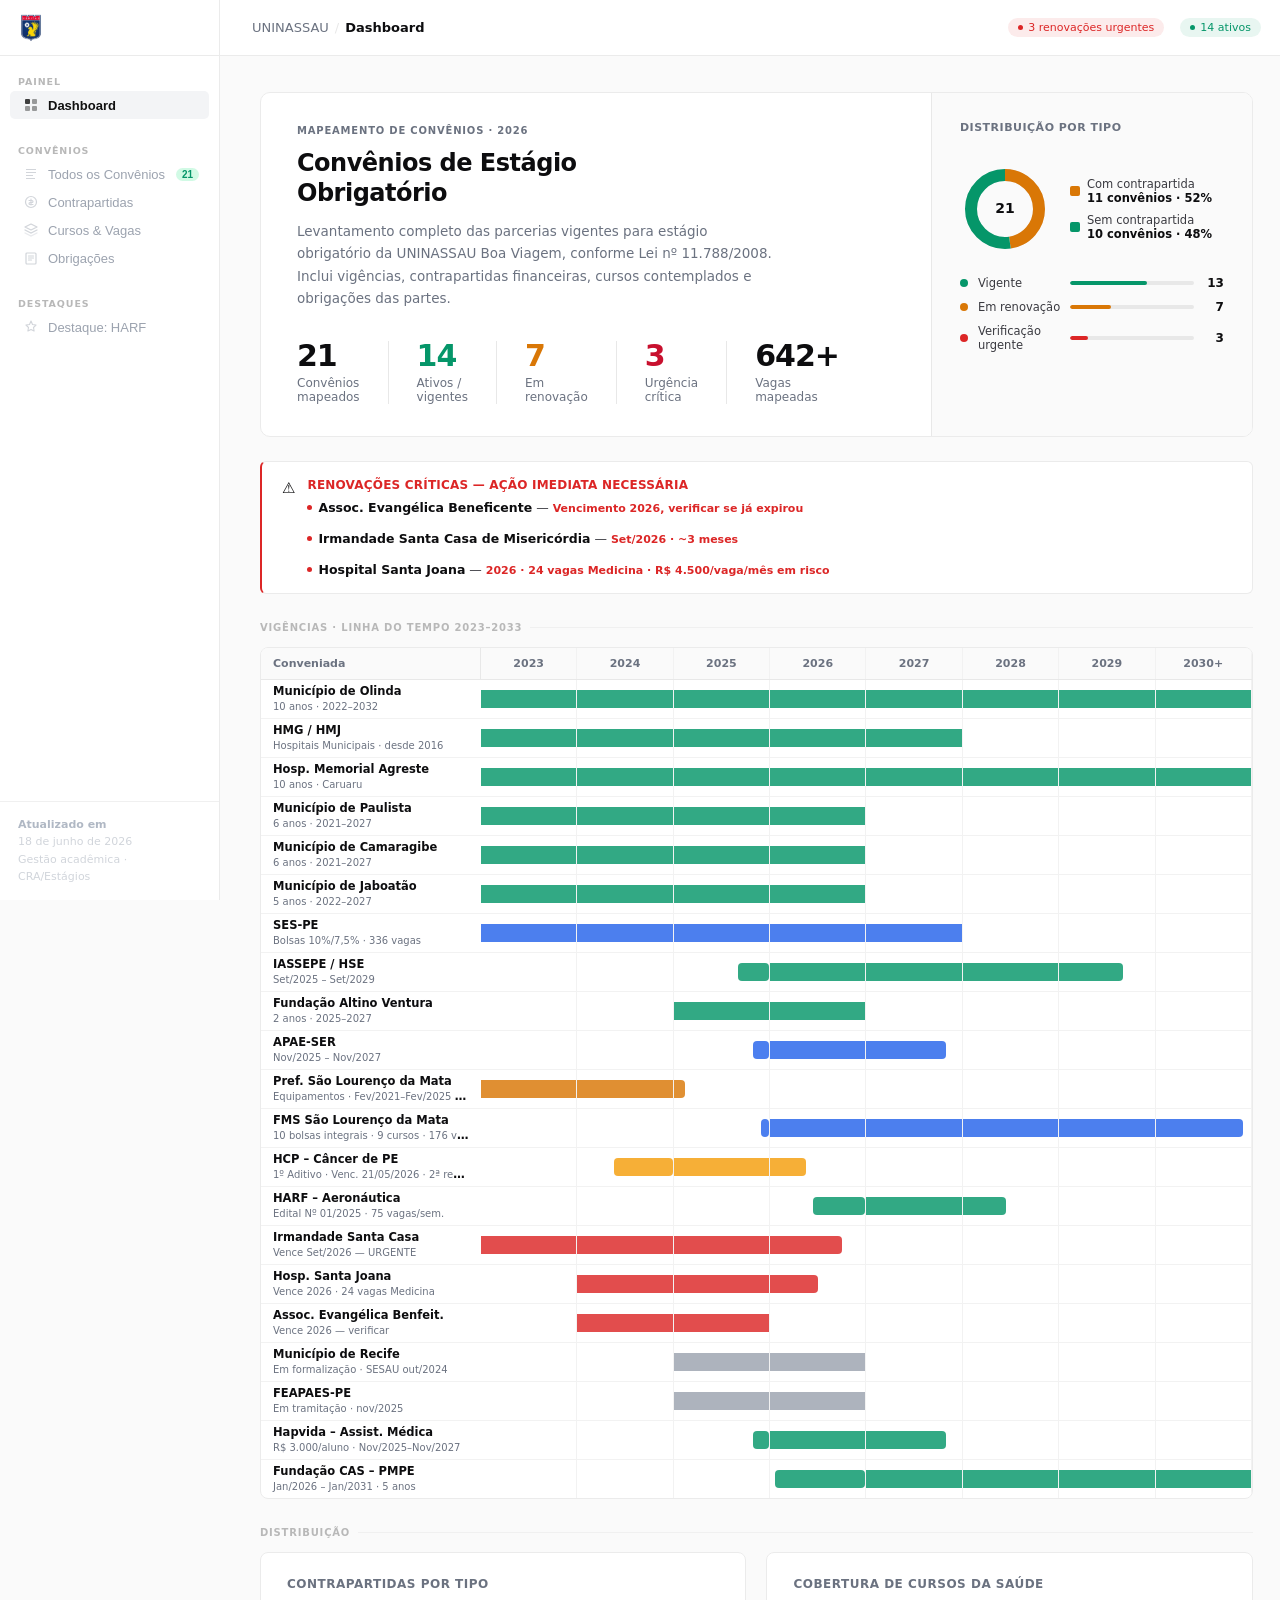
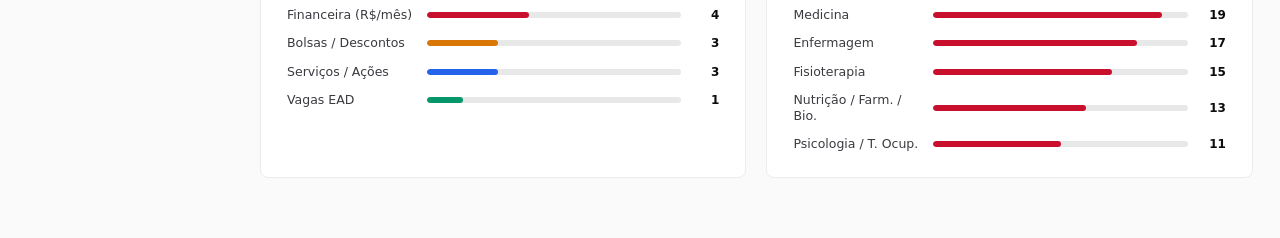
==== commit 79a9364b: "feat(convenios): aplica 1o termo aditivo do FMS Sao Lourenco (10 bolsas integrais)" ====
--- a/convenios_uninassau_minimal.html
+++ b/convenios_uninassau_minimal.html
@@ -1083,7 +1083,7 @@
               <td><div class="date-range">Dez/2025 – Dez/2030<div class="years">5 anos</div></div></td>
               <td><div class="td-courses"><span class="course-tag med">Medicina</span><span class="course-tag enf">Enfermagem</span><span class="course-tag">+7</span></div></td>
               <td>176 vagas</td>
-              <td><span class="cp-label has">R$ 302.474,90 em bolsas</span></td>
+              <td><span class="cp-label has">10 bolsas integrais</span></td>
             </tr>
 
             <tr data-status="renovar" data-cp="cp">
@@ -1132,7 +1132,7 @@
             </tr>
 
             <tr data-status="vigente" data-cp="cp">
-              <td><div class="td-name">Hapvida – Assistência Médica</div><div class="td-sub">Convênio de saúde / estágio</div></td>
+              <td><div class="td-name">Hapvida – Assistência Médica</div><div class="td-sub">Unidade Baixa Verde (CNPJ 63.554.067/0210-04) · Chamado 16.902.214 · Assinado Jul/2026</div></td>
               <td><div class="status-dot-label"><span class="sdot green"></span>Vigente</div></td>
               <td><div class="date-range">Nov/2025 – Nov/2027<div class="years">2 anos</div></div></td>
               <td><div class="td-courses"><span class="course-tag med">Medicina</span><span class="course-tag enf">Enfermagem</span></div></td>
@@ -1398,12 +1398,10 @@
         <div class="cp-card">
           <div class="cp-card-name">Fundo Municipal de Saúde – São Lourenço da Mata</div>
           <div class="cp-card-sub">CNPJ 12.257.765/0001-90 · Convênio assinado 16/12/2025 · Dez/2025 – Dez/2030 · Chamado 16.356.936</div>
-          <div class="cp-card-value" style="color:var(--red);font-size:15px;font-weight:700">R$ 302.474,90 em bolsas</div>
+          <div class="cp-card-value" style="color:var(--red);font-size:15px;font-weight:700">Valor não informado no aditivo</div>
           <div class="cp-detail">
-            Contrapartida (Cláusula 9ª): <strong>R$ 302.474,90</strong> em bolsas integrais de estudo.<br>
-            <strong>Graduação presencial:</strong> 2 bolsas de Direito (R$ 256.354,80).<br>
-            <strong>Graduação EAD:</strong> Administração, R. Humanos, Nutrição, Ciências Contábeis, Gestão Pública (5 bolsas · R$ 32.161,76).<br>
-            <strong>Pós-graduação EAD:</strong> ABA, Adm. Saúde, Contratos Públicos, Educação Especial, Enfermagem (4 esp.) e Epidemiologia (9 bolsas · R$ 13.958,34).<br>
+            Contrapartida (1º Termo Aditivo): <strong>10 bolsas integrais</strong> · valor não informado no aditivo.<br>
+            <strong>Distribuição:</strong> Direito presencial 1 · Farmácia semipresencial 3 · Biomedicina semipresencial 1 · Nutrição semipresencial 1 · Recursos Humanos EAD 1 · ABA, pós-graduação EAD 1 · Gestão em Saúde Pública, pós-graduação EAD 2 (total: 10).<br>
             <strong>Campo de estágio:</strong> 176 vagas · 9 cursos de saúde · H. Petronila Campos + CEM + PSF São Lourenço.
           </div>
         </div>
@@ -1525,7 +1523,7 @@
                   <li><strong>APAE-SER:</strong> repasse mensal de R$ 2.000,00 + realização de capacitações</li>
                   <li><strong>SES-PE:</strong> concessão de bolsas integrais (10% Med. / 7,5% demais) a servidores</li>
                   <li><strong>CAS/FCAS:</strong> concessão de desconto de 60% em mensalidades presenciais</li>
-                  <li><strong>FMS São Lourenço:</strong> Concessão de campos de estágio para 8 cursos de saúde · valor financeiro não documentado</li>
+                  <li><strong>FMS São Lourenço:</strong> Concessão de campos de estágio para 8 cursos de saúde e 10 bolsas integrais (1º Termo Aditivo — valor não informado no aditivo)</li>
                 </ul>
               </div>
             </div>
@@ -1730,7 +1728,7 @@
   { name: 'APAE-SER',                   sub: 'Nov/2025 – Nov/2027',              start: 2025.83, end: 2027.83, color: '#2563EB', status: 'vigente' },
   // Com contrapartida
     { name: 'Pref. São Lourenço da Mata', sub: 'Equipamentos · Fev/2021–Fev/2025 · Vencido', start: 2021.12, end: 2025.12, color: '#D97706', status: 'renovar' },
-  { name: 'FMS São Lourenço da Mata',   sub: 'R$ 302.474,90 em bolsas · 9 cursos · 176 vagas', start: 2025.92, end: 2030.92, color: '#2563EB', status: 'cp' },
+  { name: 'FMS São Lourenço da Mata',   sub: '10 bolsas integrais · 9 cursos · 176 vagas', start: 2025.92, end: 2030.92, color: '#2563EB', status: 'cp' },
   { name: 'HCP – Câncer de PE',         sub: '1º Aditivo · Venc. 21/05/2026 · 2ª renovação', start: 2024.38, end: 2026.38, color: '#F59E0B', status: 'renovar' },
   { name: 'HARF – Aeronáutica',         sub: 'Edital Nº 01/2025 · 75 vagas/sem.', start: 2026.45, end: 2028.45, color: '#059669', status: 'vigente' },
   // Urgentes
